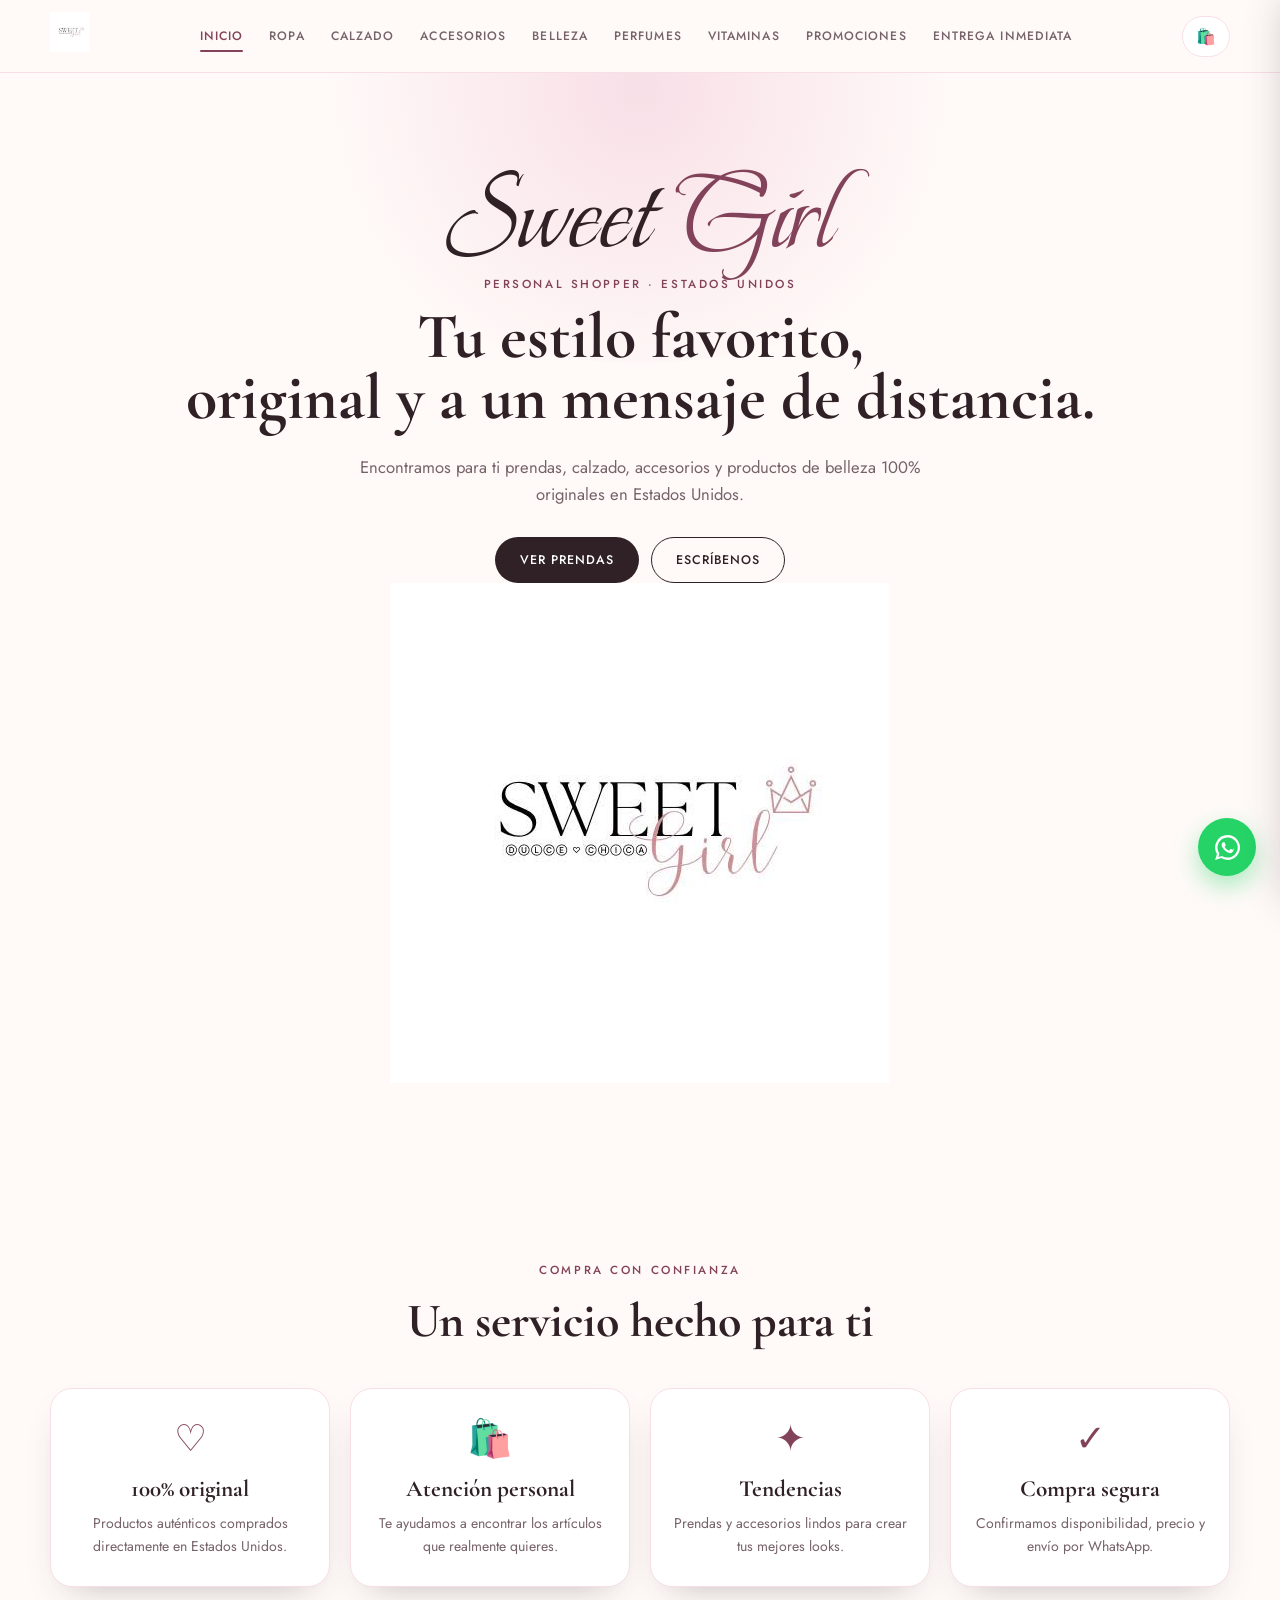
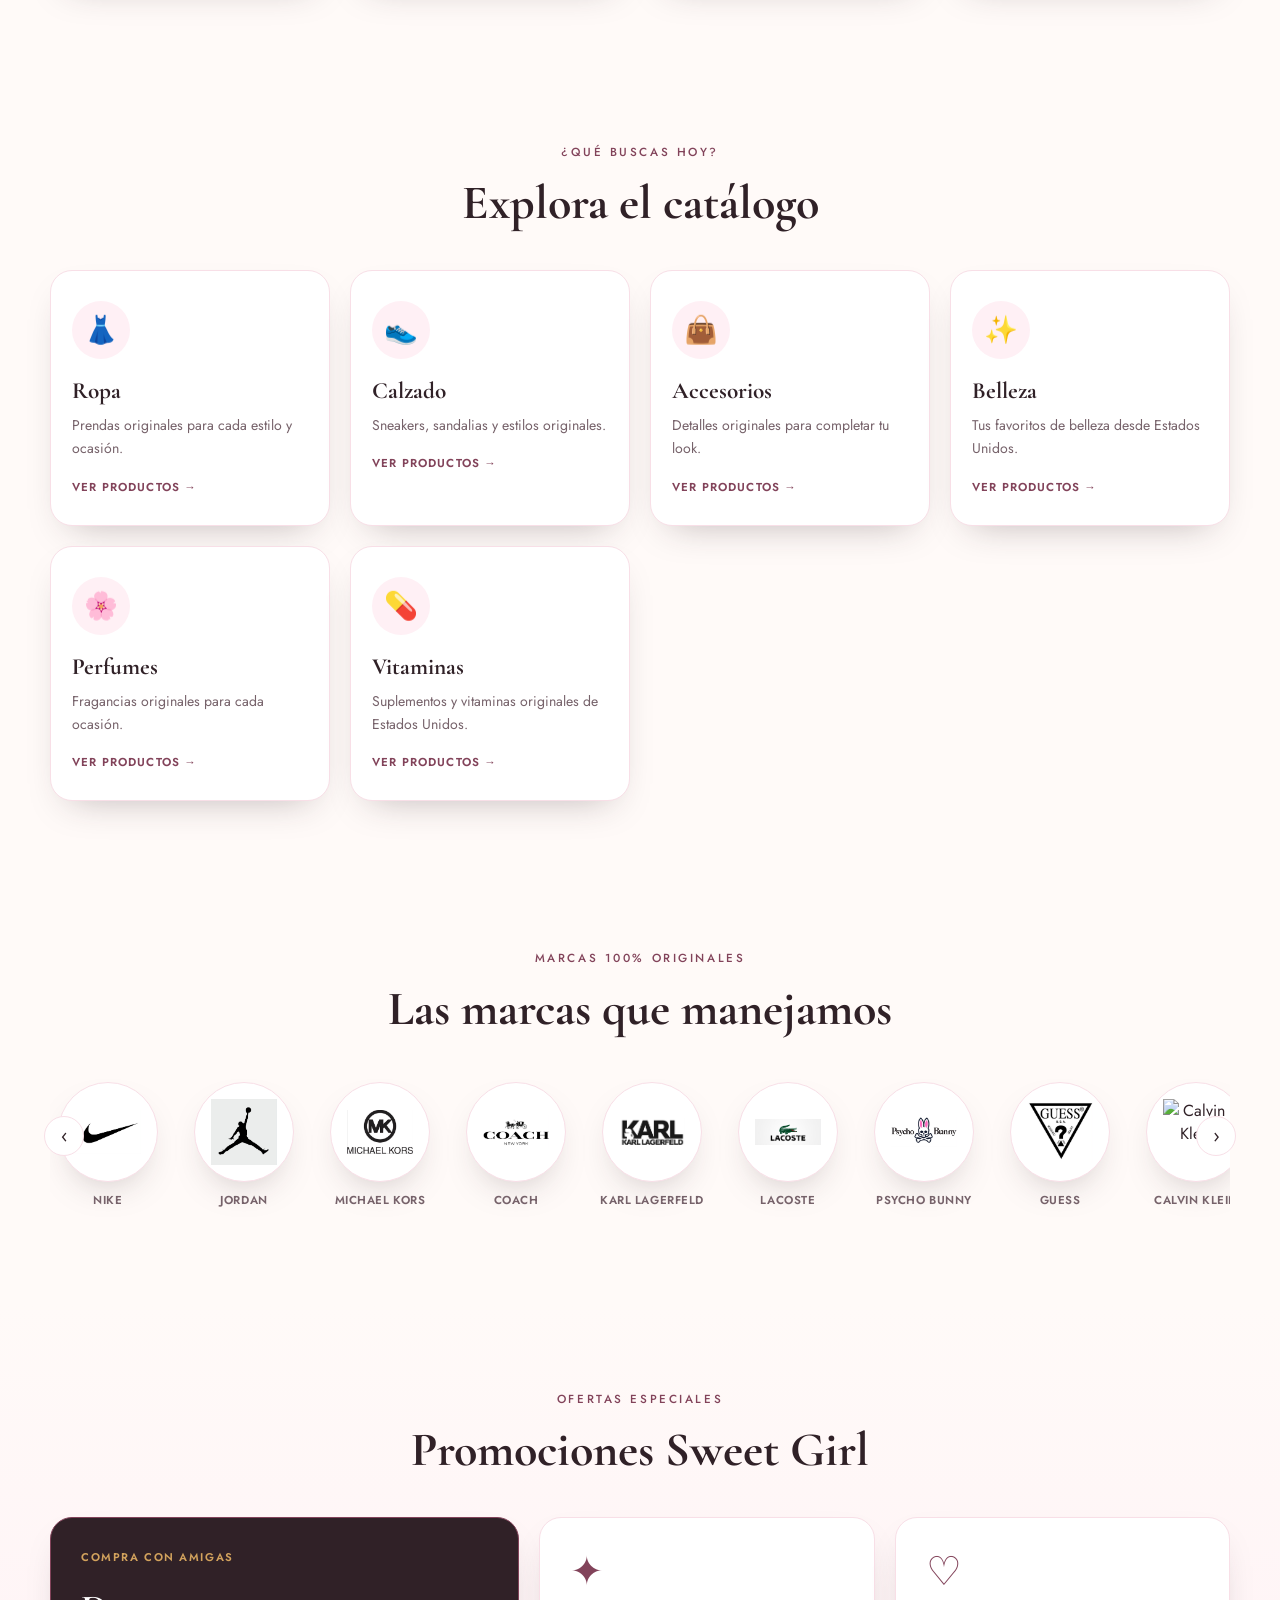
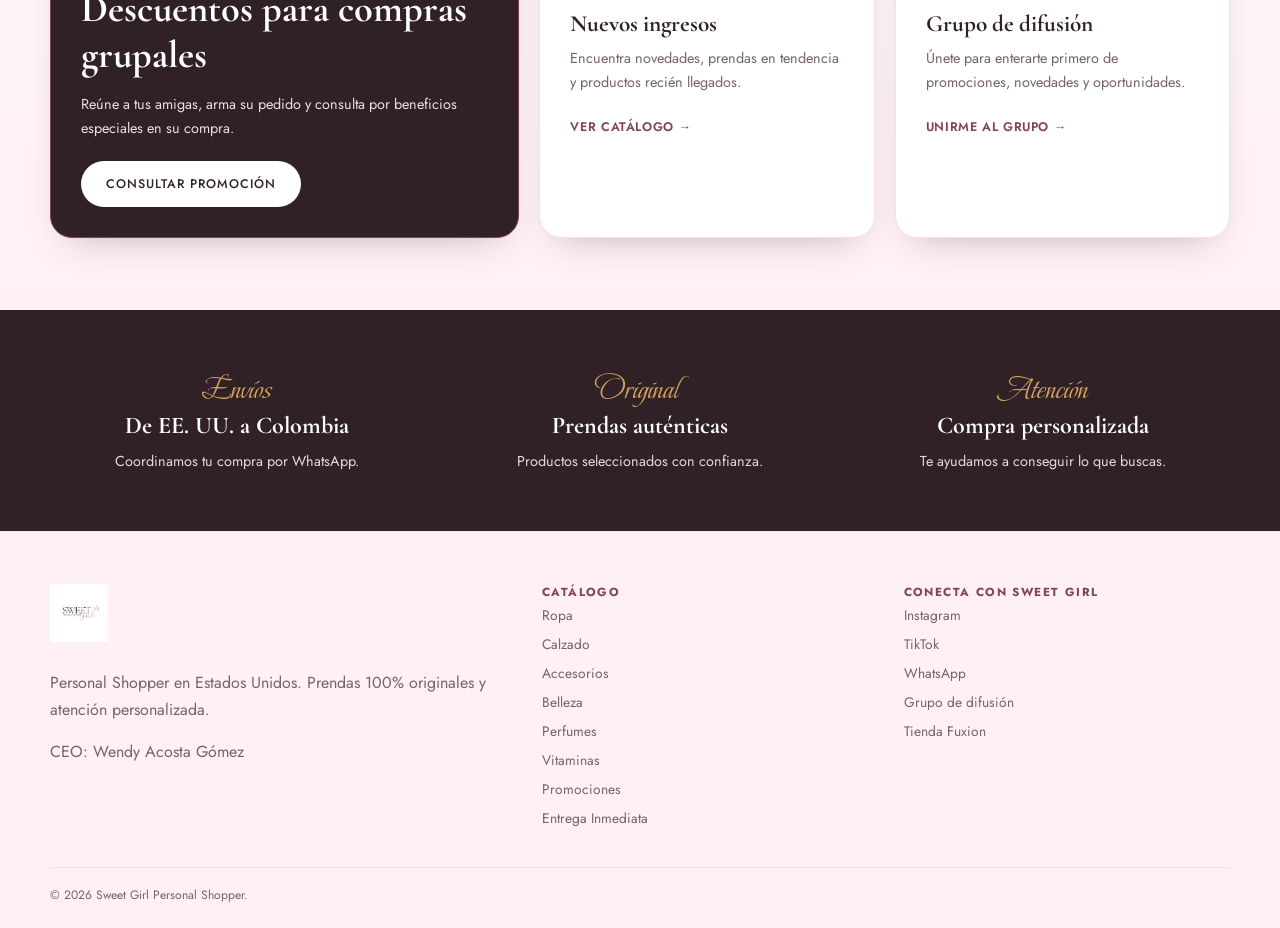
==== index.html @ 017d838d "Update index.html" ====
<!doctype html>
<html lang="es">
  <head>
    <meta charset="UTF-8" />
    <meta name="viewport" content="width=device-width, initial-scale=1.0" />
    <title>Sweet Girl | Personal Shopper</title>
    <meta
      name="description"
      content="Prendas 100% originales desde Estados Unidos para Colombia."
    />
    <meta property="og:type" content="website" />
    <meta property="og:title" content="Sweet Girl | Personal Shopper" />
    <meta
      property="og:description"
      content="Prendas 100% originales desde Estados Unidos para Colombia."
    />
    <meta property="og:image" content="multimedia/logo.jpg" />
    <meta name="twitter:card" content="summary_large_image" />
    <meta name="twitter:title" content="Sweet Girl | Personal Shopper" />
    <meta
      name="twitter:description"
      content="Prendas 100% originales desde Estados Unidos para Colombia."
    />
    <link rel="stylesheet" href="styles.css" />
  </head>

  <body>
    <header class="site-header">
      <div class="header-accent"></div>
      <div class="nav-wrap">
        <a class="brand" href="index.html">
          <img src="multimedia/logo.jpg" alt="Sweet Girl" class="brand-logo" />
        </a>

        <button class="menu-toggle" id="menuToggle" aria-label="Abrir menú">
          <span></span>
        </button>

        <nav class="main-nav">
          <a class="active" href="index.html">Inicio</a>
          <a href="ropa.html">Ropa</a>
          <a href="calzado.html">Calzado</a>
          <a href="accesorios.html">Accesorios</a>
          <a href="belleza.html">Belleza</a>
          <a href="perfumes.html">Perfumes</a>
          <a href="vitaminas.html">Vitaminas</a>
          <a href="promociones.html">Promociones</a>
          <a href="entrega-inmediata.html">Entrega Inmediata</a>
        </nav>

        <button class="icon-btn" data-cart-toggle aria-label="Ver carrito">
          🛍️ <span class="cart-count">0</span>
        </button>
      </div>
    </header>

    <main>
      <section class="hero">
        <div class="container">
          <p class="sweet-mark">Sweet <span>Girl</span></p>
          <p class="tagline">Personal Shopper · Estados Unidos</p>

          <h1>
            Tu estilo favorito,<br />original y a un mensaje de distancia.
          </h1>

          <p class="lead">
            Encontramos para ti prendas, calzado, accesorios y productos de
            belleza 100% originales en Estados Unidos.
          </p>

          <div class="hero-actions">
            <a class="btn btn-primary" href="ropa.html">Ver prendas</a>
            <a
              class="btn btn-outline"
              href="https://api.whatsapp.com/send?phone=16465381517"
              target="_blank"
            >
              Escríbenos
            </a>
          </div>

          <div class="hero-badge">
            <div class="hero-badge-glow"></div>
            <div class="hero-badge-ring">
              <img src="multimedia/logo.jpg" alt="Sweet Girl" />
            </div>
          </div>
        </div>
      </section>

      <section class="trust-section">
        <div class="container">
          <div class="section-head">
            <p class="eyebrow">Compra con confianza</p>
            <h2>Un servicio hecho para ti</h2>
          </div>

          <div class="trust-grid">
            <article class="trust-card">
              <span>♡</span>
              <h3>100% original</h3>
              <p>
                Productos auténticos comprados directamente en Estados Unidos.
              </p>
            </article>

            <article class="trust-card">
              <span>🛍️</span>
              <h3>Atención personal</h3>
              <p>
                Te ayudamos a encontrar los artículos que realmente quieres.
              </p>
            </article>

            <article class="trust-card">
              <span>✦</span>
              <h3>Tendencias</h3>
              <p>Prendas y accesorios lindos para crear tus mejores looks.</p>
            </article>

            <article class="trust-card">
              <span>✓</span>
              <h3>Compra segura</h3>
              <p>Confirmamos disponibilidad, precio y envío por WhatsApp.</p>
            </article>
          </div>
        </div>
      </section>

      <section class="categories">
        <div class="container">
          <div class="section-head">
            <p class="eyebrow">¿Qué buscas hoy?</p>
            <h2>Explora el catálogo</h2>
          </div>

          <div class="cat-grid">
            <a class="cat-card" href="ropa.html">
              <div class="cat-icon">👗</div>
              <h3>Ropa</h3>
              <p>Prendas originales para cada estilo y ocasión.</p>
              <span>Ver productos →</span>
            </a>

            <a class="cat-card" href="calzado.html">
              <div class="cat-icon">👟</div>
              <h3>Calzado</h3>
              <p>Sneakers, sandalias y estilos originales.</p>
              <span>Ver productos →</span>
            </a>

            <a class="cat-card" href="accesorios.html">
              <div class="cat-icon">👜</div>
              <h3>Accesorios</h3>
              <p>Detalles originales para completar tu look.</p>
              <span>Ver productos →</span>
            </a>

            <a class="cat-card" href="belleza.html">
              <div class="cat-icon">✨</div>
              <h3>Belleza</h3>
              <p>Tus favoritos de belleza desde Estados Unidos.</p>
              <span>Ver productos →</span>
            </a>

            <a class="cat-card" href="perfumes.html">
              <div class="cat-icon">🌸</div>
              <h3>Perfumes</h3>
              <p>Fragancias originales para cada ocasión.</p>
              <span>Ver productos →</span>
            </a>

            <a class="cat-card" href="vitaminas.html">
              <div class="cat-icon">💊</div>
              <h3>Vitaminas</h3>
              <p>Suplementos y vitaminas originales de Estados Unidos.</p>
              <span>Ver productos →</span>
            </a>
          </div>
        </div>
      </section>

      <section class="brands-section">
        <div class="container">
          <div class="section-head">
            <p class="eyebrow">Marcas 100% originales</p>
            <h2>Las marcas que manejamos</h2>
          </div>

          <div class="brands-carousel">
            <button
              type="button"
              class="brands-arrow prev"
              aria-label="Ver marcas anteriores"
              onclick="document.getElementById('brandsTrack').scrollBy({left:-260,behavior:'smooth'})"
            >
              ‹
            </button>

            <div class="brands-track" id="brandsTrack">
              <a
                class="brand-item"
                href="https://www.nike.com"
                target="_blank"
                rel="noopener noreferrer"
              >
                <div class="brand-avatar">
                  <img src="multimedia/logos_marcas/nike.jpg" alt="Nike" loading="lazy" />
                </div>
                <span class="brand-name">Nike</span>
              </a>

              <a
                class="brand-item"
                href="https://www.nike.com/jordan"
                target="_blank"
                rel="noopener noreferrer"
              >
                <div class="brand-avatar">
                  <img src="multimedia/logos_marcas/jordan.jpg" alt="Jordan" loading="lazy" />
                </div>
                <span class="brand-name">Jordan</span>
              </a>

              <a
                class="brand-item"
                href="https://www.michaelkors.com"
                target="_blank"
                rel="noopener noreferrer"
              >
                <div class="brand-avatar">
                  <img src="multimedia/logos_marcas/michael-kors.jpg" alt="Michael Kors" loading="lazy" />
                </div>
                <span class="brand-name">Michael Kors</span>
              </a>

              <a
                class="brand-item"
                href="https://www.coach.com"
                target="_blank"
                rel="noopener noreferrer"
              >
                <div class="brand-avatar">
                  <img src="multimedia/logos_marcas/coach.jpg" alt="Coach" loading="lazy" />
                </div>
                <span class="brand-name">Coach</span>
              </a>

              <a
                class="brand-item"
                href="https://www.karl.com"
                target="_blank"
                rel="noopener noreferrer"
              >
                <div class="brand-avatar">
                  <img src="multimedia/logos_marcas/karl-lagerfeld.jpg" alt="Karl Lagerfeld" loading="lazy" />
                </div>
                <span class="brand-name">Karl Lagerfeld</span>
              </a>

              <a
                class="brand-item"
                href="https://www.lacoste.com"
                target="_blank"
                rel="noopener noreferrer"
              >
                <div class="brand-avatar">
                  <img src="multimedia/logos_marcas/lacoste.jpg" alt="Lacoste" loading="lazy" />
                </div>
                <span class="brand-name">Lacoste</span>
              </a>

              <a
                class="brand-item"
                href="https://www.psychobunny.com"
                target="_blank"
                rel="noopener noreferrer"
              >
                <div class="brand-avatar">
                  <img src="multimedia/logos_marcas/psycho-bunny.jpg" alt="Psycho Bunny" loading="lazy" />
                </div>
                <span class="brand-name">Psycho Bunny</span>
              </a>

              <a
                class="brand-item"
                href="https://www.guess.com"
                target="_blank"
                rel="noopener noreferrer"
              >
                <div class="brand-avatar">
                  <img src="multimedia/logos_marcas/guess.jpg" alt="Guess" loading="lazy" />
                </div>
                <span class="brand-name">Guess</span>
              </a>

              <a
                class="brand-item"
                href="https://www.calvinklein.us"
                target="_blank"
                rel="noopener noreferrer"
              >
                <div class="brand-avatar">
                  <img src="multimedia/logos_marcas/calvin-klein.jpg" alt="Calvin Klein" loading="lazy" />
                </div>
                <span class="brand-name">Calvin Klein</span>
              </a>

              <a
                class="brand-item"
                href="https://www.armani.com/en-us/armani-exchange/"
                target="_blank"
                rel="noopener noreferrer"
              >
                <div class="brand-avatar">
                  <img src="multimedia/logos_marcas/armani-exchange.jpg" alt="Armani Exchange" loading="lazy" />
                </div>
                <span class="brand-name">Armani Exchange</span>
              </a>

              <a
                class="brand-item"
                href="https://www.hugoboss.com/us/boss/"
                target="_blank"
                rel="noopener noreferrer"
              >
                <div class="brand-avatar">
                  <img src="multimedia/logos_marcas/boss.jpg" alt="Boss" loading="lazy" />
                </div>
                <span class="brand-name">Boss</span>
              </a>

              <a
                class="brand-item"
                href="https://www.hugoboss.com/us/hugo/"
                target="_blank"
                rel="noopener noreferrer"
              >
                <div class="brand-avatar">
                  <img src="multimedia/logos_marcas/hugo.jpg" alt="Hugo" loading="lazy" />
                </div>
                <span class="brand-name">Hugo</span>
              </a>

              <a
                class="brand-item"
                href="https://www.technomarine.com"
                target="_blank"
                rel="noopener noreferrer"
              >
                <div class="brand-avatar">
                  <img src="multimedia/logos_marcas/techno-marine.jpg" alt="TechnoMarine" loading="lazy" />
                </div>
                <span class="brand-name">TechnoMarine</span>
              </a>

              <a
                class="brand-item"
                href="https://www.victoriassecret.com"
                target="_blank"
                rel="noopener noreferrer"
              >
                <div class="brand-avatar">
                  <img src="multimedia/logos_marcas/victorias-secret.jpg" alt="Victoria's Secret" loading="lazy" />
                </div>
                <span class="brand-name">Victoria's Secret</span>
              </a>

              <a
                class="brand-item"
                href="https://www.victoriassecret.com/us/pink"
                target="_blank"
                rel="noopener noreferrer"
              >
                <div class="brand-avatar">
                  <img src="multimedia/logos_marcas/pink.jpg" alt="Pink" loading="lazy" />
                </div>
                <span class="brand-name">Pink</span>
              </a>

              <a
                class="brand-item"
                href="https://www.sephora.com"
                target="_blank"
                rel="noopener noreferrer"
              >
                <div class="brand-avatar">
                  <img src="multimedia/logos_marcas/sephora.jpg" alt="Sephora" loading="lazy" />
                </div>
                <span class="brand-name">Sephora</span>
              </a>

              <a
                class="brand-item"
                href="https://www.eosproducts.com"
                target="_blank"
                rel="noopener noreferrer"
              >
                <div class="brand-avatar">
                  <img src="multimedia/logos_marcas/eos.jpg" alt="eos" loading="lazy" />
                </div>
                <span class="brand-name">eos</span>
              </a>

              <a
                class="brand-item"
                href="https://medicube.us"
                target="_blank"
                rel="noopener noreferrer"
              >
                <div class="brand-avatar">
                  <img src="multimedia/logos_marcas/medicube.jpg" alt="Medicube" loading="lazy" />
                </div>
                <span class="brand-name">Medicube</span>
              </a>
            </div>

            <button
              type="button"
              class="brands-arrow next"
              aria-label="Ver más marcas"
              onclick="document.getElementById('brandsTrack').scrollBy({left:260,behavior:'smooth'})"
            >
              ›
            </button>
          </div>
        </div>
      </section>

      <section class="promotions">
        <div class="container">
          <div class="section-head">
            <p class="eyebrow">Ofertas especiales</p>
            <h2>Promociones Sweet Girl</h2>
          </div>

          <div class="promo-grid">
            <article class="promo-card promo-main">
              <p class="promo-label">Compra con amigas</p>
              <h3>Descuentos para compras grupales</h3>
              <p>
                Reúne a tus amigas, arma su pedido y consulta por beneficios
                especiales en su compra.
              </p>
              <a
                class="btn btn-primary"
                href="https://api.whatsapp.com/send?phone=16465381517&text=Hola%20Sweet%20Girl%2C%20quiero%20consultar%20por%20las%20promociones%20para%20compras%20grupales."
                target="_blank"
              >
                Consultar promoción
              </a>
            </article>

            <article class="promo-card">
              <span class="promo-icon">✦</span>
              <h3>Nuevos ingresos</h3>
              <p>
                Encuentra novedades, prendas en tendencia y productos recién
                llegados.
              </p>
              <a href="ropa.html">Ver catálogo →</a>
            </article>

            <article class="promo-card">
              <span class="promo-icon">♡</span>
              <h3>Grupo de difusión</h3>
              <p>
                Únete para enterarte primero de promociones, novedades y
                oportunidades.
              </p>
              <a
                href="https://chat.whatsapp.com/DDuREfy2GuFCr1NuCn5FSW?mode=gi_t"
                target="_blank"
              >
                Unirme al grupo →
              </a>
            </article>
          </div>
        </div>
      </section>

      <section class="info-strip">
        <div class="container info-grid">
          <article class="info-item">
            <span>Envíos</span>
            <h3>De EE. UU. a Colombia</h3>
            <p>Coordinamos tu compra por WhatsApp.</p>
          </article>

          <article class="info-item">
            <span>Original</span>
            <h3>Prendas auténticas</h3>
            <p>Productos seleccionados con confianza.</p>
          </article>

          <article class="info-item">
            <span>Atención</span>
            <h3>Compra personalizada</h3>
            <p>Te ayudamos a conseguir lo que buscas.</p>
          </article>
        </div>
      </section>
    </main>

    <footer class="site-footer">
      <div class="container footer-grid">
        <section>
          <img
            src="multimedia/logo.jpg"
            alt="Sweet Girl"
            class="brand-logo footer-brand-logo"
          />
          <p>
            Personal Shopper en Estados Unidos. Prendas 100% originales y
            atención personalizada.
          </p>
          <p>CEO: Wendy Acosta Gómez</p>
        </section>

        <section>
          <h4>Catálogo</h4>
          <a href="ropa.html">Ropa</a>
          <a href="calzado.html">Calzado</a>
          <a href="accesorios.html">Accesorios</a>
          <a href="belleza.html">Belleza</a>
          <a href="perfumes.html">Perfumes</a>
          <a href="vitaminas.html">Vitaminas</a>
          <a href="promociones.html">Promociones</a>
          <a href="entrega-inmediata.html">Entrega Inmediata</a>
        </section>

        <section>
          <h4>Conecta con Sweet Girl</h4>
          <a
            href="https://www.instagram.com/sg_personalshopper1"
            target="_blank"
            >Instagram</a
          >
          <a href="https://www.tiktok.com/@sgb_1112" target="_blank">TikTok</a>
          <a
            href="https://api.whatsapp.com/send?phone=16465381517"
            target="_blank"
            >WhatsApp</a
          >
          <a
            href="https://chat.whatsapp.com/DDuREfy2GuFCr1NuCn5FSW?mode=gi_t"
            target="_blank"
            >Grupo de difusión</a
          >
          <a href="http://ifuxion.com/Wendyacostagomez11" target="_blank"
            >Tienda Fuxion</a
          >
        </section>
      </div>

      <div class="container footer-bottom">
        © 2026 Sweet Girl Personal Shopper.
      </div>
    </footer>

    <script src="products.js"></script>
    <script src="cart.js"></script>
  </body>
</html>
---- styles.css ----
@import url("https://fonts.googleapis.com/css2?family=Beau+Rivage&family=Cormorant+Garamond:wght@500;600&family=Jost:wght@300;400;500;600&display=swap");

:root {
  --cream: #fffaf8;
  --blush: #f8dfe7;
  --blush-soft: #fff0f5;
  --rose: #df98ad;
  --mauve-dark: #82435a;
  --ink: #302127;
  --ink-soft: #76626a;
  --gold: #d3a35d;
  --white: #fff;
  --display: "Cormorant Garamond", serif;
  --script: "Beau Rivage", cursive;
  --body: "Jost", sans-serif;
  --radius: 22px;
  --shadow: 0 16px 38px -20px rgba(48, 33, 39, 0.35);
}

* {
  box-sizing: border-box;
}
html {
  scroll-behavior: smooth;
}
body {
  margin: 0;
  background: var(--cream);
  color: var(--ink);
  font-family: var(--body);
}
a {
  color: inherit;
  text-decoration: none;
}
button,
input,
select {
  font: inherit;
}
button {
  cursor: pointer;
}
p {
  color: var(--ink-soft);
  line-height: 1.65;
}
h1,
h2,
h3,
h4 {
  margin: 0 0 0.4em;
  font-family: var(--display);
}
.container {
  width: min(1180px, calc(100% - 48px));
  margin: auto;
}

.site-header {
  position: sticky;
  top: 0;
  z-index: 40;
  border-bottom: 1px solid var(--blush);
  background: rgba(255, 250, 248, 0.92);
  backdrop-filter: blur(12px);
}

.nav-wrap {
  display: flex;
  align-items: center;
  justify-content: space-between;
  gap: 20px;
  width: min(1180px, calc(100% - 48px));
  min-height: 72px;
  margin: auto;
}

.brand {
  flex-shrink: 0;
  color: var(--ink);
  font-family: var(--script);
  font-size: 2.15rem;
  line-height: 1;
}

.brand-logo {
  height: 40px;
  width: auto;
}
.footer-brand-logo {
  height: 58px;
  margin-bottom: 6px;
}
.cart-empty-logo {
  height: 70px;
  width: auto;
  margin: 0 auto 12px;
}

.brand span,
.sweet-mark span {
  color: var(--mauve-dark);
}

.brand span,
.sweet-mark span {
  color: var(--mauve-dark);
}

.main-nav {
  display: flex;
  align-items: center;
  gap: 26px;
}

.main-nav a {
  position: relative;
  padding: 8px 0;
  color: var(--ink-soft);
  font-size: 0.76rem;
  font-weight: 500;
  letter-spacing: 0.09em;
  text-transform: uppercase;
}

.main-nav a:hover,
.main-nav a.active {
  color: var(--mauve-dark);
}

.main-nav a.active::after {
  position: absolute;
  right: 0;
  bottom: 1px;
  left: 0;
  height: 2px;
  border-radius: 4px;
  background: var(--mauve-dark);
  content: "";
}

.icon-btn {
  position: relative;
  border: 1px solid var(--blush);
  border-radius: 999px;
  background: var(--white);
  padding: 8px 13px;
  color: var(--ink);
}

.cart-count {
  display: none;
  align-items: center;
  justify-content: center;
  position: absolute;
  top: -8px;
  right: -8px;
  width: 20px;
  height: 20px;
  border-radius: 50%;
  background: var(--mauve-dark);
  color: white;
  font-size: 0.68rem;
}

.menu-toggle {
  display: none;
  width: 42px;
  height: 42px;
  border: 0;
  background: transparent;
}

.menu-toggle span,
.menu-toggle span::before,
.menu-toggle span::after {
  display: block;
  position: relative;
  width: 22px;
  height: 2px;
  margin: auto;
  background: var(--ink);
  content: "";
}

.menu-toggle span::before {
  position: absolute;
  top: -7px;
}
.menu-toggle span::after {
  position: absolute;
  top: 7px;
}

.btn {
  display: inline-flex;
  align-items: center;
  justify-content: center;
  min-height: 46px;
  border: 1px solid transparent;
  border-radius: 999px;
  padding: 11px 24px;
  font-size: 0.78rem;
  font-weight: 500;
  letter-spacing: 0.08em;
  text-transform: uppercase;
  transition: 0.2s ease;
}

.btn-primary {
  background: var(--ink);
  color: white;
}
.btn-primary:hover {
  background: var(--mauve-dark);
  transform: translateY(-2px);
}
.btn-outline {
  border-color: var(--ink);
  background: transparent;
  color: var(--ink);
}
.btn-outline:hover {
  background: var(--ink);
  color: white;
}
.btn-wa {
  border: 0;
  background: #25d366;
  color: #083b1b;
}
.btn-block {
  width: 100%;
}

.hero {
  position: relative;
  overflow: hidden;
  padding: 100px 0 88px;
  text-align: center;
}

.hero::before {
  position: absolute;
  top: -260px;
  left: 50%;
  width: 760px;
  height: 550px;
  border-radius: 50%;
  background: radial-gradient(circle, var(--blush), transparent 68%);
  content: "";
  transform: translateX(-50%);
  z-index: -1;
}

.sweet-mark {
  margin: 0 0 12px;
  color: var(--ink);
  font-family: var(--script);
  font-size: clamp(4.2rem, 10vw, 7rem);
  line-height: 0.8;
}

.tagline,
.eyebrow {
  color: var(--mauve-dark);
  font-size: 0.73rem;
  font-weight: 500;
  letter-spacing: 0.22em;
  text-transform: uppercase;
}

.hero h1 {
  font-size: clamp(2.5rem, 5vw, 4rem);
  line-height: 0.96;
}
.lead {
  max-width: 590px;
  margin: 18px auto 28px;
  font-size: 1.04rem;
}
.hero-actions {
  display: flex;
  justify-content: center;
  gap: 12px;
  flex-wrap: wrap;
}

.trust-section,
.categories,
.promotions {
  padding: 72px 0;
}

.section-head {
  max-width: 600px;
  margin: 0 auto 38px;
  text-align: center;
}
.section-head h2 {
  font-size: clamp(2rem, 4vw, 3rem);
}

.trust-grid,
.cat-grid {
  display: grid;
  grid-template-columns: repeat(4, 1fr);
  gap: 20px;
}

.trust-card,
.cat-card,
.promo-card {
  border: 1px solid var(--blush);
  border-radius: var(--radius);
  background: var(--white);
  box-shadow: var(--shadow);
}

.trust-card {
  padding: 28px 20px;
  text-align: center;
}
.trust-card > span {
  display: block;
  margin-bottom: 13px;
  color: var(--mauve-dark);
  font-family: var(--display);
  font-size: 2.3rem;
}
.trust-card h3,
.cat-card h3,
.promo-card h3 {
  font-size: 1.45rem;
}
.trust-card p,
.cat-card p {
  margin: 0;
  font-size: 0.88rem;
}

.cat-card {
  padding: 30px 21px;
  transition:
    transform 0.2s,
    box-shadow 0.2s;
}
.cat-card:hover {
  box-shadow: 0 20px 35px -20px rgba(48, 33, 39, 0.48);
  transform: translateY(-6px);
}

.cat-icon {
  display: grid;
  width: 58px;
  height: 58px;
  place-items: center;
  margin-bottom: 18px;
  border-radius: 50%;
  background: var(--blush-soft);
  font-size: 1.7rem;
}

.cat-card > span {
  display: block;
  margin-top: 18px;
  color: var(--mauve-dark);
  font-size: 0.72rem;
  font-weight: 600;
  letter-spacing: 0.1em;
  text-transform: uppercase;
}

/* Promociones */

.promotions {
  background: linear-gradient(180deg, var(--cream), var(--blush-soft));
}

.promo-grid {
  display: grid;
  grid-template-columns: 1.4fr 1fr 1fr;
  gap: 20px;
}

.promo-card {
  padding: 30px;
}

.promo-card p {
  margin: 0 0 20px;
  font-size: 0.9rem;
}

.promo-card > a:not(.btn) {
  color: var(--mauve-dark);
  font-size: 0.78rem;
  font-weight: 600;
  letter-spacing: 0.05em;
  text-transform: uppercase;
}

.promo-main {
  border-color: var(--mauve-dark);
  background: var(--ink);
}

.promo-main h3 {
  color: white;
  font-size: clamp(1.8rem, 3vw, 2.4rem);
}
.promo-main p {
  color: #f2dce4;
}
.promo-main .btn {
  background: var(--white);
  color: var(--ink);
}
.promo-main .btn:hover {
  background: var(--blush);
}

.promo-label {
  color: var(--gold) !important;
  font-size: 0.7rem !important;
  font-weight: 600;
  letter-spacing: 0.14em;
  text-transform: uppercase;
}

.promo-icon {
  display: block;
  margin-bottom: 14px;
  color: var(--mauve-dark);
  font-family: var(--display);
  font-size: 2.5rem;
}

.info-strip {
  background: var(--ink);
  padding: 58px 0;
}
.info-grid {
  display: grid;
  grid-template-columns: repeat(3, 1fr);
  gap: 28px;
}
.info-item {
  text-align: center;
}
.info-item > span {
  color: var(--gold);
  font-family: var(--script);
  font-size: 2rem;
}
.info-item h3 {
  color: white;
  font-size: 1.5rem;
}
.info-item p {
  margin: 0;
  color: #e3dadd;
  font-size: 0.9rem;
}

.page-hero {
  padding: 72px 0 24px;
  text-align: center;
}
.page-hero h1 {
  font-size: clamp(2.5rem, 5vw, 3.8rem);
}
.page-hero p:not(.eyebrow) {
  max-width: 560px;
  margin: 8px auto 0;
}
.product-section {
  min-height: 420px;
  padding: 28px 0 90px;
}

.search-sort-row {
  display: flex;
  gap: 12px;
  max-width: 650px;
  margin: 0 auto 30px;
}

.search-sort-row input,
.search-sort-row select {
  min-height: 46px;
  border: 1px solid var(--blush);
  border-radius: 999px;
  outline: none;
  background: var(--white);
  color: var(--ink);
}

.search-sort-row input {
  flex: 1;
  padding: 0 18px;
}
.search-sort-row select {
  padding: 0 16px;
}
.search-sort-row input:focus,
.search-sort-row select:focus {
  border-color: var(--mauve-dark);
}
.search-sort-row #refreshBtn {
  flex-shrink: 0;
  min-height: 46px;
  padding: 0 20px;
}
.search-sort-row #refreshBtn:disabled {
  opacity: 0.6;
  cursor: not-allowed;
}

.product-count {
  max-width: 650px;
  margin: -14px auto 20px;
  color: var(--ink-soft);
  font-size: 0.78rem;
  letter-spacing: 0.04em;
  text-align: center;
}

.product-grid {
  display: grid;
  grid-template-columns: repeat(3, 1fr);
  gap: 24px;
}

.product-card {
  overflow: hidden;
  border: 1px solid var(--blush);
  border-radius: var(--radius);
  background: var(--white);
  box-shadow: var(--shadow);
}

.product-media {
  position: relative;
  display: grid;
  aspect-ratio: 1 / 1;
  place-items: center;
  overflow: hidden;
  background: var(--blush-soft);
}

.product-media img {
  width: 100%;
  height: 100%;
  object-fit: cover;
}
.product-media .initial {
  color: var(--mauve-dark);
  font-family: var(--script);
  font-size: 4rem;
}

.stock-badge {
  position: absolute;
  top: 12px;
  right: 12px;
  border-radius: 999px;
  background: var(--ink);
  padding: 5px 10px;
  color: white;
  font-size: 0.62rem;
  letter-spacing: 0.08em;
  text-transform: uppercase;
}

.product-body {
  padding: 19px;
}
.product-body h3 {
  font-size: 1.5rem;
}
.product-body .desc {
  min-height: 46px;
  margin: 0 0 16px;
  font-size: 0.87rem;
}
.product-foot {
  display: flex;
  align-items: center;
  justify-content: space-between;
  gap: 8px;
}
.price {
  font-family: var(--display);
  font-size: 1.5rem;
  font-weight: 600;
}

.add-btn {
  border: 1px solid var(--ink);
  border-radius: 999px;
  background: transparent;
  padding: 9px 13px;
  color: var(--ink);
  font-size: 0.69rem;
  font-weight: 600;
  letter-spacing: 0.07em;
  text-transform: uppercase;
}

.add-btn:hover,
.add-btn.added {
  border-color: var(--mauve-dark);
  background: var(--mauve-dark);
  color: white;
}
.add-btn:disabled {
  opacity: 0.45;
  cursor: not-allowed;
}

.size-select {
  width: 100%;
  margin: 0 0 12px;
  border: 1px solid var(--blush);
  border-radius: 8px;
  background: white;
  padding: 9px;
  color: var(--ink);
}

.empty-message {
  grid-column: 1 / -1;
  padding: 60px 0;
  text-align: center;
}
.empty-message .btn {
  margin-top: 18px;
}

.skeleton-card {
  pointer-events: none;
}
.skeleton-block,
.skeleton-line {
  background: linear-gradient(
    90deg,
    var(--blush-soft) 25%,
    var(--blush) 37%,
    var(--blush-soft) 63%
  );
  background-size: 400% 100%;
  animation: skeleton-pulse 1.4s ease infinite;
}
.skeleton-line {
  height: 14px;
  border-radius: 999px;
}
.skeleton-line-title {
  width: 70%;
  height: 20px;
  margin-bottom: 12px;
}
.skeleton-line-text {
  width: 90%;
}
@keyframes skeleton-pulse {
  0% {
    background-position: 100% 50%;
  }
  100% {
    background-position: 0 50%;
  }
}
@media (prefers-reduced-motion: reduce) {
  .skeleton-block,
  .skeleton-line {
    animation: none;
  }
}

.price-wrap {
  display: flex;
  flex-direction: column;
  line-height: 1.2;
}
.price-original {
  color: var(--ink-soft);
  font-size: 0.85rem;
  text-decoration: line-through;
}

.cart-overlay {
  position: fixed;
  inset: 0;
  z-index: 60;
  background: rgba(48, 33, 39, 0.45);
  opacity: 0;
  pointer-events: none;
  transition: opacity 0.25s;
}

.cart-overlay.open {
  opacity: 1;
  pointer-events: auto;
}

.cart-drawer {
  position: fixed;
  top: 0;
  right: 0;
  z-index: 61;
  display: flex;
  flex-direction: column;
  width: min(410px, 92vw);
  height: 100dvh;
  background: var(--cream);
  box-shadow: -18px 0 36px rgba(48, 33, 39, 0.22);
  transform: translateX(105%);
  transition: transform 0.28s;
}

.cart-drawer.open {
  transform: translateX(0);
}
.cart-head,
.cart-total-row {
  display: flex;
  align-items: center;
  justify-content: space-between;
}
.cart-head {
  padding: 22px;
  border-bottom: 1px solid var(--blush);
}
.cart-head h3 {
  margin: 0;
  font-size: 1.8rem;
}
.cart-close {
  border: 0;
  background: transparent;
  font-size: 1.8rem;
}
.cart-items {
  flex: 1;
  overflow-y: auto;
  padding: 8px 22px;
}
.cart-empty {
  padding: 60px 10px;
  text-align: center;
}
.cart-line {
  display: flex;
  gap: 12px;
  padding: 15px 0;
  border-bottom: 1px solid var(--blush);
}

.line-media {
  display: grid;
  flex: 0 0 58px;
  width: 58px;
  height: 58px;
  place-items: center;
  overflow: hidden;
  border-radius: 12px;
  background: var(--blush-soft);
  color: var(--mauve-dark);
  font-family: var(--script);
  font-size: 1.6rem;
}

.line-media img {
  width: 100%;
  height: 100%;
  object-fit: cover;
}
.line-info {
  flex: 1;
}
.line-info h5 {
  margin: 0;
  font-family: var(--display);
  font-size: 1.1rem;
}
.line-qty {
  display: flex;
  align-items: center;
  gap: 9px;
  margin-top: 7px;
}
.qty-btn {
  width: 24px;
  height: 24px;
  border: 1px solid var(--rose);
  border-radius: 50%;
  background: white;
}
.line-remove {
  margin-top: 6px;
  border: 0;
  background: transparent;
  padding: 0;
  color: var(--ink-soft);
  font-size: 0.72rem;
  text-decoration: underline;
}

.cart-foot {
  padding: 20px 22px 25px;
  border-top: 1px solid var(--blush);
}
.cart-total-row {
  margin-bottom: 14px;
  font-family: var(--display);
  font-size: 1.35rem;
  font-weight: 600;
}
.cart-note {
  margin: 11px 0 0;
  text-align: center;
  font-size: 0.73rem;
}

.cart-clear-btn {
  display: inline-flex;
  width: 100%;
  align-items: center;
  justify-content: center;
  margin-top: 10px;
  border: 0;
  background: transparent;
  padding: 4px;
  color: var(--ink-soft);
  font-size: 0.76rem;
  letter-spacing: 0.04em;
  text-decoration: underline;
  text-underline-offset: 3px;
}
.cart-clear-btn:hover {
  color: var(--mauve-dark);
}

.shipping-note {
  margin: 0 0 14px;
  border-radius: 14px;
  background: var(--blush-soft);
  padding: 10px 14px;
  color: var(--ink-soft);
  font-size: 0.74rem;
  line-height: 1.5;
  text-align: center;
}

/* Precio por línea con precio unitario opcional */
.line-price {
  display: flex;
  flex-direction: column;
  align-items: flex-end;
  gap: 2px;
  font-family: var(--display);
  font-weight: 600;
}
.line-price strong {
  font-size: 1.1rem;
}
.line-unit-price {
  color: var(--ink-soft);
  font-family: var(--body);
  font-size: 0.72rem;
  font-weight: 400;
}

/* Productos relacionados dentro del carrito */
.cart-related {
  padding: 0 22px;
}
.cart-related:empty {
  padding: 0;
}
.cart-related-title {
  margin: 6px 0 12px;
  color: var(--ink-soft);
  font-size: 0.74rem;
  font-weight: 600;
  letter-spacing: 0.06em;
  text-transform: uppercase;
}
.cart-related-grid {
  display: grid;
  grid-template-columns: repeat(3, 1fr);
  gap: 10px;
  margin-bottom: 18px;
}
.cart-related-item {
  display: flex;
  flex-direction: column;
  gap: 6px;
  border: 1px solid var(--blush);
  border-radius: 14px;
  background: var(--white);
  padding: 8px;
  text-align: center;
  transition: border-color 0.2s;
}
.cart-related-item:hover {
  border-color: var(--rose);
}
.cart-related-media {
  display: grid;
  aspect-ratio: 1 / 1;
  place-items: center;
  overflow: hidden;
  border-radius: 10px;
  background: var(--blush-soft);
  color: var(--mauve-dark);
  font-family: var(--script);
  font-size: 1.4rem;
}
.cart-related-media img {
  width: 100%;
  height: 100%;
  object-fit: cover;
}
.cart-related-name {
  overflow: hidden;
  color: var(--ink);
  font-size: 0.7rem;
  text-overflow: ellipsis;
  white-space: nowrap;
}
.cart-related-price {
  color: var(--mauve-dark);
  font-size: 0.72rem;
  font-weight: 600;
}

/* Toast "Producto eliminado · Deshacer" */
.cart-toast {
  position: fixed;
  bottom: 24px;
  left: 50%;
  z-index: 70;
  display: flex;
  align-items: center;
  gap: 14px;
  transform: translate(-50%, 20px);
  opacity: 0;
  pointer-events: none;
  transition:
    transform 0.25s ease,
    opacity 0.25s ease;
  border-radius: 999px;
  background: var(--ink);
  box-shadow: var(--shadow);
  padding: 12px 20px;
  color: white;
  font-size: 0.82rem;
}
.cart-toast.show {
  transform: translate(-50%, 0);
  opacity: 1;
  pointer-events: auto;
}
.cart-toast button {
  border: 0;
  background: transparent;
  padding: 0;
  color: var(--gold);
  font-weight: 600;
  text-decoration: underline;
  text-underline-offset: 3px;
}

/* Modal de confirmación (reemplaza window.confirm) */
.confirm-overlay {
  position: fixed;
  inset: 0;
  z-index: 80;
  display: grid;
  place-items: center;
  background: rgba(48, 33, 39, 0.5);
  padding: 20px;
}
.confirm-box {
  width: min(360px, 100%);
  border-radius: var(--radius);
  background: var(--cream);
  box-shadow: var(--shadow);
  padding: 26px 24px;
  text-align: center;
}
.confirm-box h4 {
  margin: 0 0 10px;
  font-size: 1.35rem;
}
.confirm-box p {
  margin: 0 0 22px;
  font-size: 0.88rem;
}
.confirm-actions {
  display: flex;
  gap: 10px;
}
.confirm-actions .btn {
  flex: 1;
  min-height: 44px;
  padding: 10px 12px;
  font-size: 0.72rem;
}

@media (max-width: 380px) {
  .cart-related-grid {
    grid-template-columns: repeat(2, 1fr);
  }
}

.fab-wa {
  position: fixed;
  right: 24px;
  bottom: 24px;
  z-index: 35;
  display: grid;
  width: 58px;
  height: 58px;
  place-items: center;
  border-radius: 50%;
  background: #25d366;
  box-shadow: 0 10px 24px rgba(37, 211, 102, 0.4);
  font-size: 1.75rem;
}

.fab-wa svg {
  width: 31px;
  height: 31px;
}

.site-footer {
  border-top: 1px solid var(--blush);
  background: var(--blush-soft);
  padding: 52px 0 24px;
}
.footer-grid {
  display: grid;
  grid-template-columns: 1.4fr 1fr 1fr;
  gap: 35px;
}
.footer-brand {
  margin: 0;
  font-size: 2.3rem;
}
.footer-grid h4 {
  color: var(--mauve-dark);
  font-family: var(--body);
  font-size: 0.73rem;
  letter-spacing: 0.12em;
  text-transform: uppercase;
}
.footer-grid a {
  display: block;
  margin: 0 0 9px;
  color: var(--ink-soft);
  font-size: 0.86rem;
}
.footer-grid a:hover {
  color: var(--mauve-dark);
}
.footer-bottom {
  margin-top: 30px;
  border-top: 1px solid var(--blush);
  padding-top: 18px;
  color: var(--ink-soft);
  font-size: 0.76rem;
}

@media (max-width: 900px) {
  .main-nav {
    position: fixed;
    top: 72px;
    right: 0;
    left: 0;
    display: none;
    flex-direction: column;
    align-items: stretch;
    gap: 0;
    border-bottom: 1px solid var(--blush);
    background: var(--cream);
  }

  .main-nav.open {
    display: flex;
  }
  .main-nav a {
    padding: 16px 28px;
    border-bottom: 1px solid var(--blush-soft);
  }
  .main-nav a.active::after {
    display: none;
  }
  .menu-toggle {
    display: block;
    margin-left: auto;
  }
  .trust-grid,
  .cat-grid,
  .product-grid {
    grid-template-columns: repeat(2, 1fr);
  }
  .promo-grid,
  .footer-grid,
  .info-grid {
    grid-template-columns: 1fr;
  }
}

@media (max-width: 560px) {
  .container,
  .nav-wrap {
    width: min(100% - 32px, 1180px);
  }
  .hero {
    padding: 78px 0 62px;
  }
  .trust-grid,
  .cat-grid,
  .product-grid {
    grid-template-columns: 1fr;
  }
  .search-sort-row,
  .product-foot {
    flex-direction: column;
  }
  .search-sort-row select,
  .search-sort-row #refreshBtn {
    min-height: 46px;
  }
}

/* ================================================
   Compartir producto + modal "ver en grande"
   ================================================ */

.sg-clickable-media {
  cursor: pointer;
}

.sg-share-btn {
  position: absolute;
  top: 10px;
  left: 10px;
  z-index: 3;
  display: grid;
  place-items: center;
  width: 34px;
  height: 34px;
  border: none;
  border-radius: 50%;
  background: rgba(255, 255, 255, 0.88);
  color: var(--ink);
  box-shadow: var(--shadow);
  transition:
    transform 0.18s ease,
    background 0.18s ease;
}
.sg-share-btn:hover {
  background: var(--white);
  transform: scale(1.08);
}
.sg-share-btn svg {
  width: 16px;
  height: 16px;
}

.sg-modal-overlay {
  position: fixed;
  inset: 0;
  z-index: 90;
  display: grid;
  place-items: center;
  background: rgba(48, 33, 39, 0.6);
  padding: 20px;
  opacity: 0;
  pointer-events: none;
  transition: opacity 0.22s ease;
}
.sg-modal-overlay.sg-modal-open {
  opacity: 1;
  pointer-events: auto;
}
body.sg-modal-locked {
  overflow: hidden;
}

.sg-modal {
  position: relative;
  width: min(880px, 100%);
  max-height: 88vh;
  overflow-y: auto;
  display: grid;
  grid-template-columns: 1fr;
  border-radius: var(--radius);
  background: var(--white);
  box-shadow: var(--shadow);
  transform: scale(0.96);
  transition: transform 0.22s ease;
}
.sg-modal-overlay.sg-modal-open .sg-modal {
  transform: scale(1);
}

@media (min-width: 720px) {
  .sg-modal {
    grid-template-columns: 1fr 1fr;
    max-height: 82vh;
  }
}

.sg-modal-close {
  position: absolute;
  top: 14px;
  right: 14px;
  z-index: 4;
  display: grid;
  place-items: center;
  width: 36px;
  height: 36px;
  border: none;
  border-radius: 50%;
  background: var(--white);
  box-shadow: var(--shadow);
  font-size: 1.1rem;
  line-height: 1;
  color: var(--ink);
}
.sg-modal-close:hover {
  background: var(--blush-soft);
}

.sg-modal-media {
  position: relative;
  display: grid;
  place-items: center;
  min-height: 280px;
  padding: 30px;
  background: var(--blush-soft);
}
.sg-modal-media img {
  max-width: 100%;
  max-height: 55vh;
  object-fit: contain;
  border-radius: 12px;
}
.sg-modal-media .sg-share-btn {
  top: 14px;
  left: 14px;
}

.sg-modal-body {
  padding: 30px 28px;
  display: flex;
  flex-direction: column;
  gap: 4px;
}
.sg-modal-body h3 {
  font-size: 1.7rem;
}
.sg-modal-body .desc {
  min-height: 0;
}
.sg-modal-body .product-foot {
  margin-top: 12px;
}

.sg-toast {
  position: fixed;
  left: 50%;
  bottom: 24px;
  z-index: 95;
  transform: translate(-50%, 16px);
  border-radius: 999px;
  background: var(--ink);
  box-shadow: var(--shadow);
  padding: 12px 20px;
  color: white;
  font-size: 0.82rem;
  opacity: 0;
  pointer-events: none;
  transition:
    transform 0.22s ease,
    opacity 0.22s ease;
}
.sg-toast.sg-toast-show {
  transform: translate(-50%, 0);
  opacity: 1;
}

@media (max-width: 560px) {
  .sg-modal-media {
    padding: 20px;
    min-height: 220px;
  }
  .sg-modal-body {
    padding: 22px 20px;
  }
}

/* ================================================
   Marcas 100% originales (carrusel horizontal)
   ================================================ */

.brands-section {
  padding: 64px 0 72px;
}

.brands-carousel {
  position: relative;
}

.brands-track {
  display: flex;
  gap: 28px;
  overflow-x: auto;
  scroll-behavior: smooth;
  padding: 6px 4px 10px;
  scrollbar-width: none;
}
.brands-track::-webkit-scrollbar {
  display: none;
}

.brand-item {
  display: block;
  flex: 0 0 auto;
  width: 108px;
  text-align: center;
  color: inherit;
  text-decoration: none;
  transition: transform 0.15s ease;
}
.brand-item:hover {
  transform: translateY(-3px);
}
.brand-item:hover .brand-avatar {
  border-color: var(--mauve-dark);
}
.brand-item:hover .brand-name {
  color: var(--mauve-dark);
}

.brand-avatar {
  display: grid;
  place-items: center;
  width: 100px;
  height: 100px;
  margin: 0 auto 10px;
  overflow: hidden;
  border: 1px solid var(--blush);
  border-radius: 50%;
  background: var(--white);
  box-shadow: var(--shadow);
}

.brand-avatar img {
  width: 68%;
  height: 68%;
  object-fit: contain;
}

.brand-name {
  display: block;
  color: var(--ink-soft);
  font-size: 0.72rem;
  font-weight: 600;
  letter-spacing: 0.05em;
  text-transform: uppercase;
}

.brands-arrow {
  position: absolute;
  top: 40px;
  z-index: 2;
  display: grid;
  place-items: center;
  width: 40px;
  height: 40px;
  border: 1px solid var(--blush);
  border-radius: 50%;
  background: var(--white);
  box-shadow: var(--shadow);
  color: var(--ink);
  font-size: 1.2rem;
  line-height: 1;
}
.brands-arrow:hover {
  background: var(--blush-soft);
}
.brands-arrow.prev {
  left: -6px;
}
.brands-arrow.next {
  right: -6px;
}

@media (max-width: 720px) {
  .brands-arrow {
    display: none;
  }
  .brands-track {
    padding: 6px 4px 10px;
  }
}
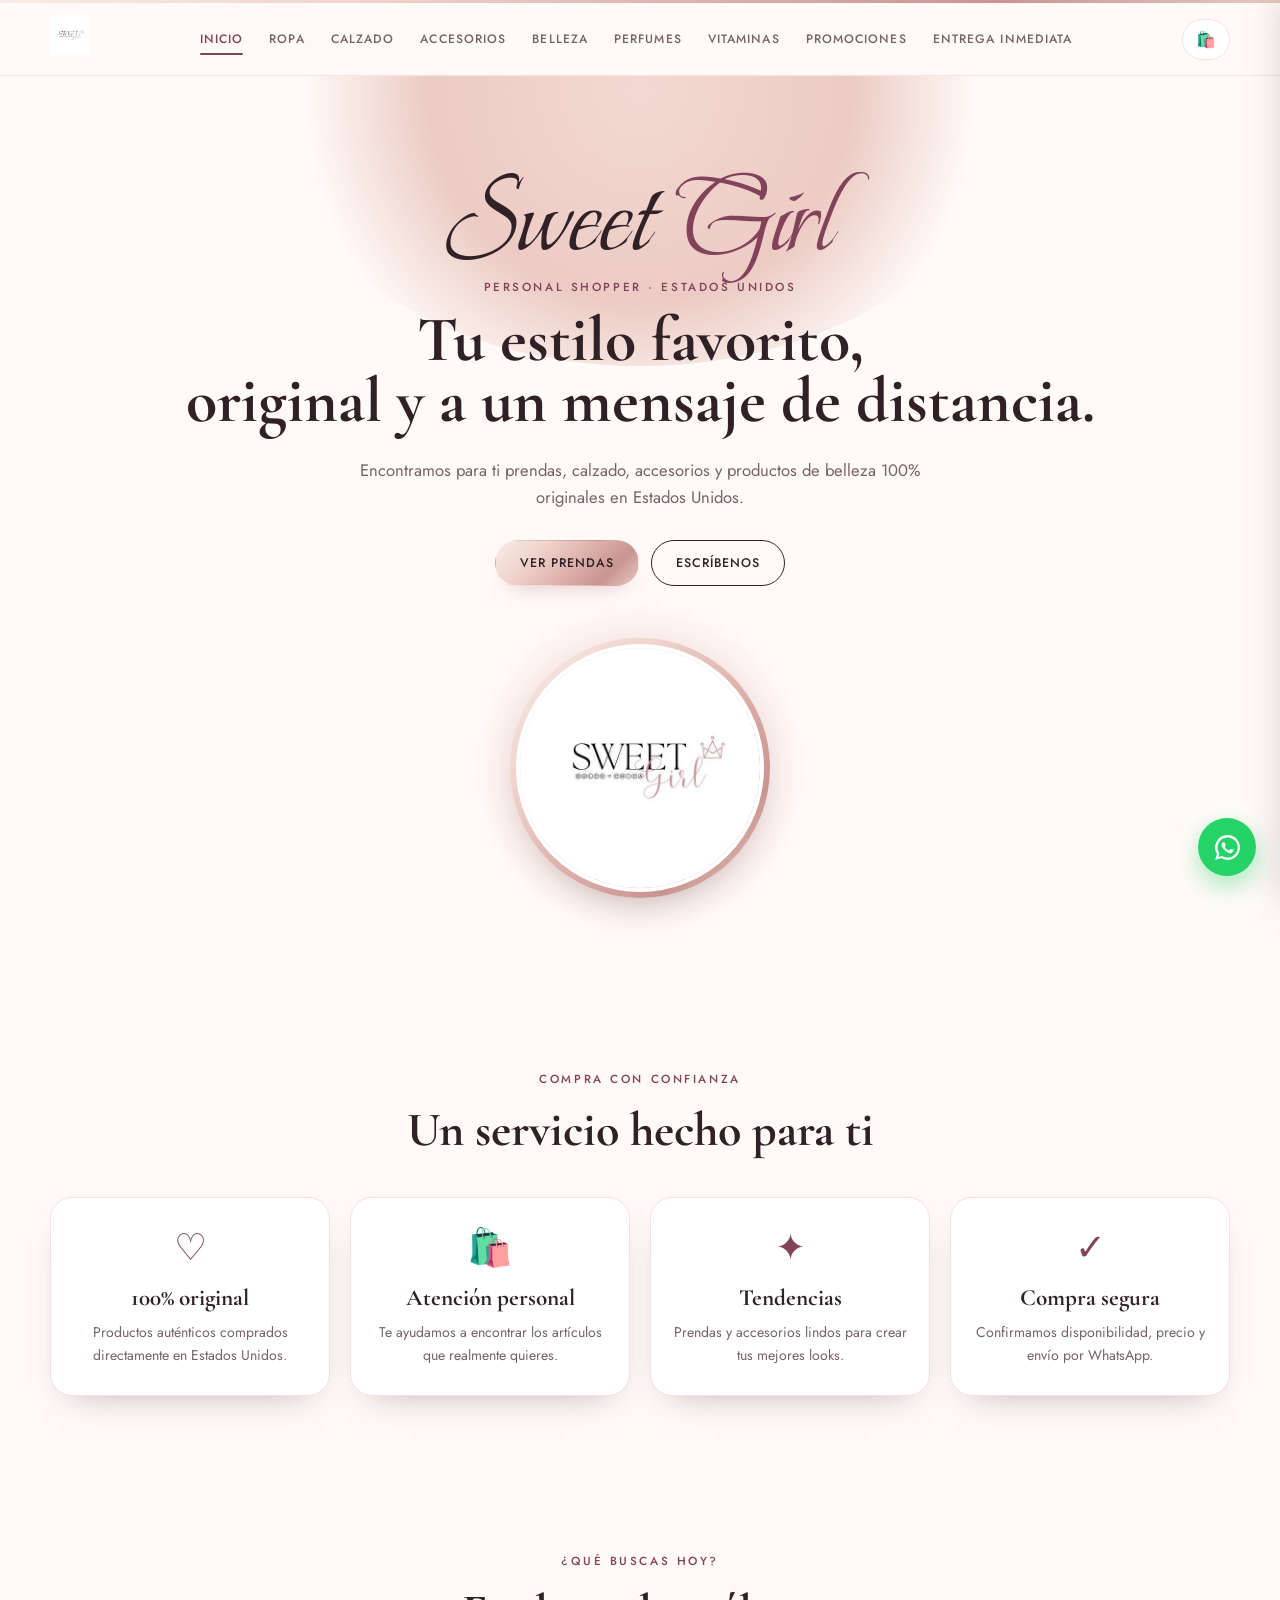
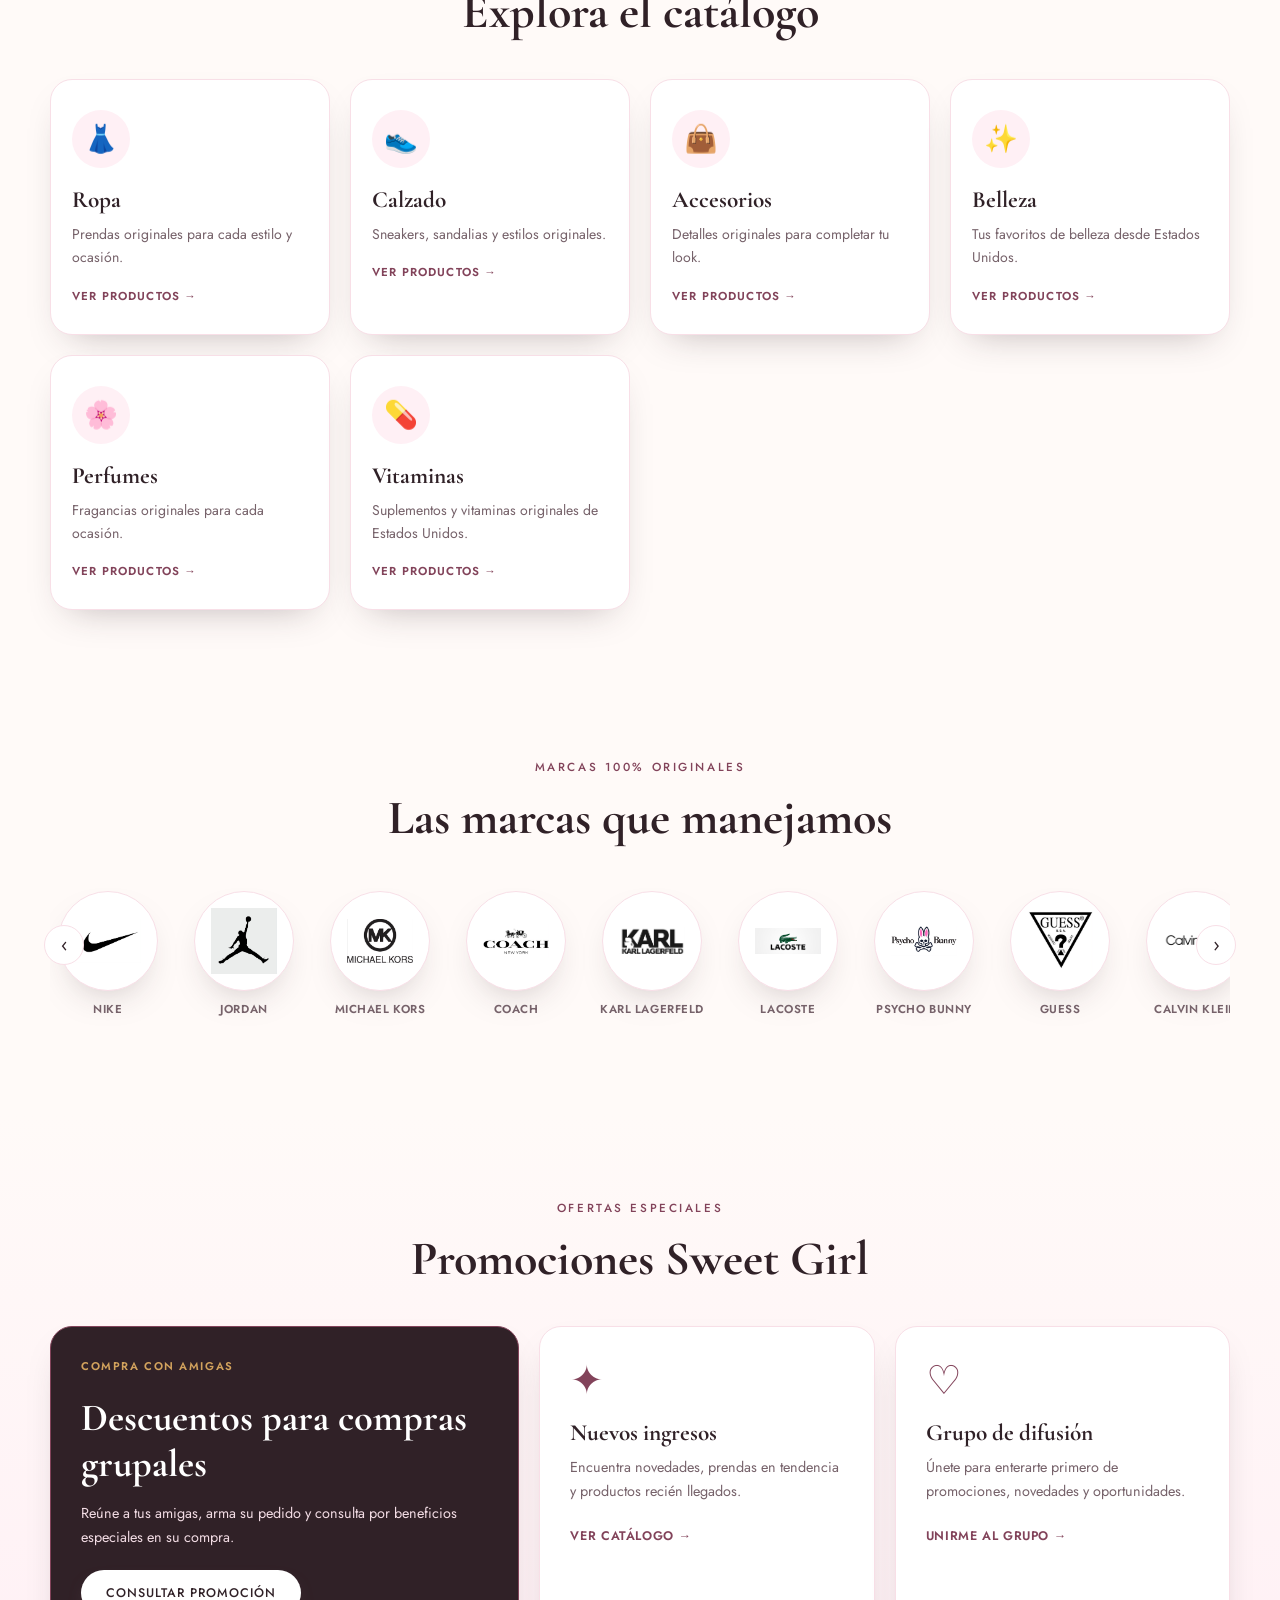
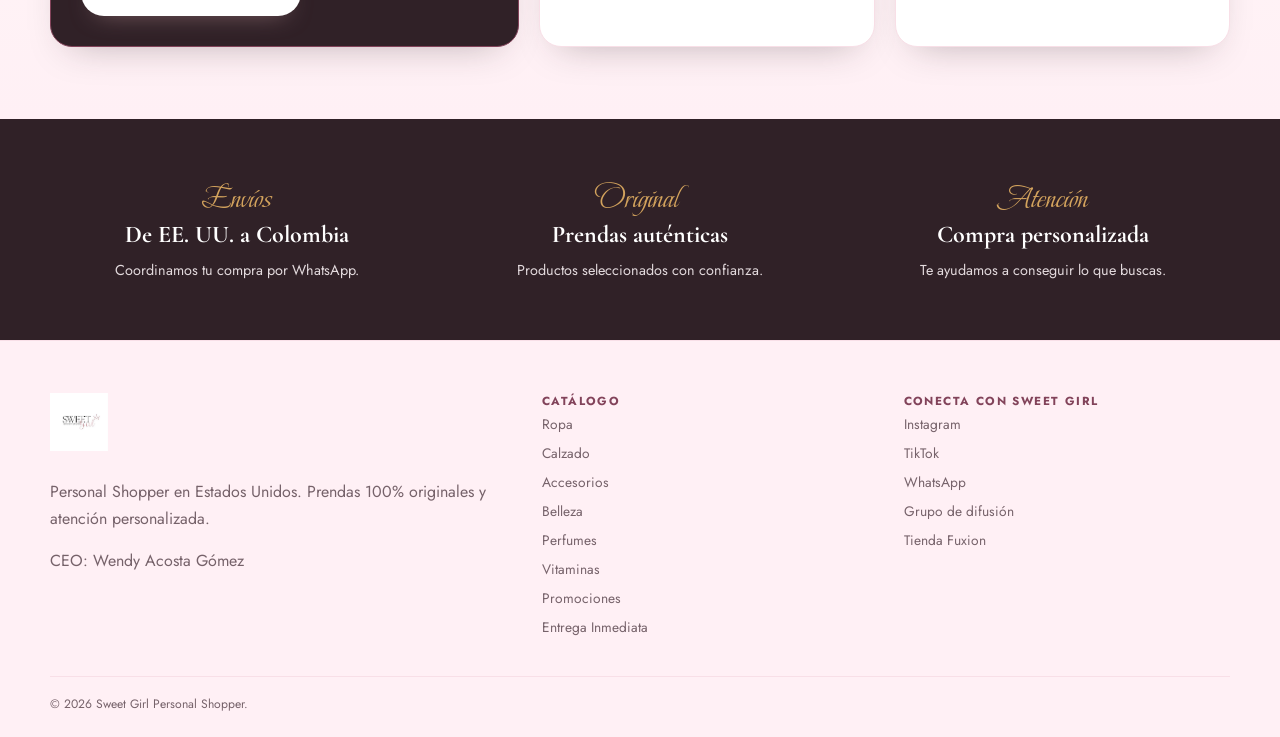
==== commit 46bd25c9: "Update index.html" ====
--- a/index.html
+++ b/index.html
@@ -302,7 +302,7 @@
                 rel="noopener noreferrer"
               >
                 <div class="brand-avatar">
-                  <img src="multimedia/logos_marcas/calvin-klein.jpg" alt="Calvin Klein" loading="lazy" />
+                  <img src="multimedia/logos_marcas/calvin_klein.jpg" alt="Calvin Klein" loading="lazy" />
                 </div>
                 <span class="brand-name">Calvin Klein</span>
               </a>
@@ -362,7 +362,7 @@
                 rel="noopener noreferrer"
               >
                 <div class="brand-avatar">
-                  <img src="multimedia/logos_marcas/victorias-secret.jpg" alt="Victoria's Secret" loading="lazy" />
+                  <img src="multimedia/logos_marcas/victoria's-secret.jpg" alt="Victoria's Secret" loading="lazy" />
                 </div>
                 <span class="brand-name">Victoria's Secret</span>
               </a>
--- a/styles.css
+++ b/styles.css
@@ -10,6 +10,20 @@
   --ink-soft: #76626a;
   --gold: #d3a35d;
   --white: #fff;
+  --rose-gold: linear-gradient(
+    135deg,
+    #f8ece8 0%,
+    #f0d4cd 28%,
+    #ddb0ab 55%,
+    #c99490 78%,
+    #e8cac2 100%
+  );
+  --rose-gold-soft: radial-gradient(
+    circle,
+    rgba(243, 217, 211, 0.9) 0%,
+    rgba(236, 203, 196, 0.5) 45%,
+    rgba(236, 203, 196, 0) 72%
+  );
   --display: "Cormorant Garamond", serif;
   --script: "Beau Rivage", cursive;
   --body: "Jost", sans-serif;
@@ -64,6 +78,11 @@
   border-bottom: 1px solid var(--blush);
   background: rgba(255, 250, 248, 0.92);
   backdrop-filter: blur(12px);
+}
+
+.header-accent {
+  height: 3px;
+  background: var(--rose-gold);
 }
 
 .nav-wrap {
@@ -209,11 +228,13 @@
 }
 
 .btn-primary {
-  background: var(--ink);
-  color: white;
+  background: var(--rose-gold);
+  color: var(--ink);
+  box-shadow: 0 10px 24px -14px rgba(185, 146, 148, 0.7);
 }
 .btn-primary:hover {
   background: var(--mauve-dark);
+  color: white;
   transform: translateY(-2px);
 }
 .btn-outline {
@@ -248,10 +269,48 @@
   width: 760px;
   height: 550px;
   border-radius: 50%;
-  background: radial-gradient(circle, var(--blush), transparent 68%);
+  background: radial-gradient(circle, #f3d9d3, #eccbc4 45%, transparent 72%);
   content: "";
   transform: translateX(-50%);
   z-index: -1;
+}
+
+.hero-badge {
+  position: relative;
+  width: min(260px, 62vw);
+  margin: 52px auto 0;
+  display: grid;
+  place-items: center;
+}
+
+.hero-badge-glow {
+  position: absolute;
+  inset: -34px;
+  border-radius: 50%;
+  background: var(--rose-gold-soft);
+  filter: blur(4px);
+  z-index: 0;
+}
+
+.hero-badge-ring {
+  position: relative;
+  z-index: 1;
+  width: 100%;
+  aspect-ratio: 1;
+  border-radius: 50%;
+  padding: 6px;
+  background: var(--rose-gold);
+  box-shadow: var(--shadow);
+}
+
+.hero-badge-ring img {
+  display: block;
+  width: 100%;
+  height: 100%;
+  border: 4px solid var(--white);
+  border-radius: 50%;
+  background: var(--white);
+  object-fit: cover;
 }
 
 .sweet-mark {
@@ -1411,4 +1470,4 @@
   .brands-track {
     padding: 6px 4px 10px;
   }
-}+}
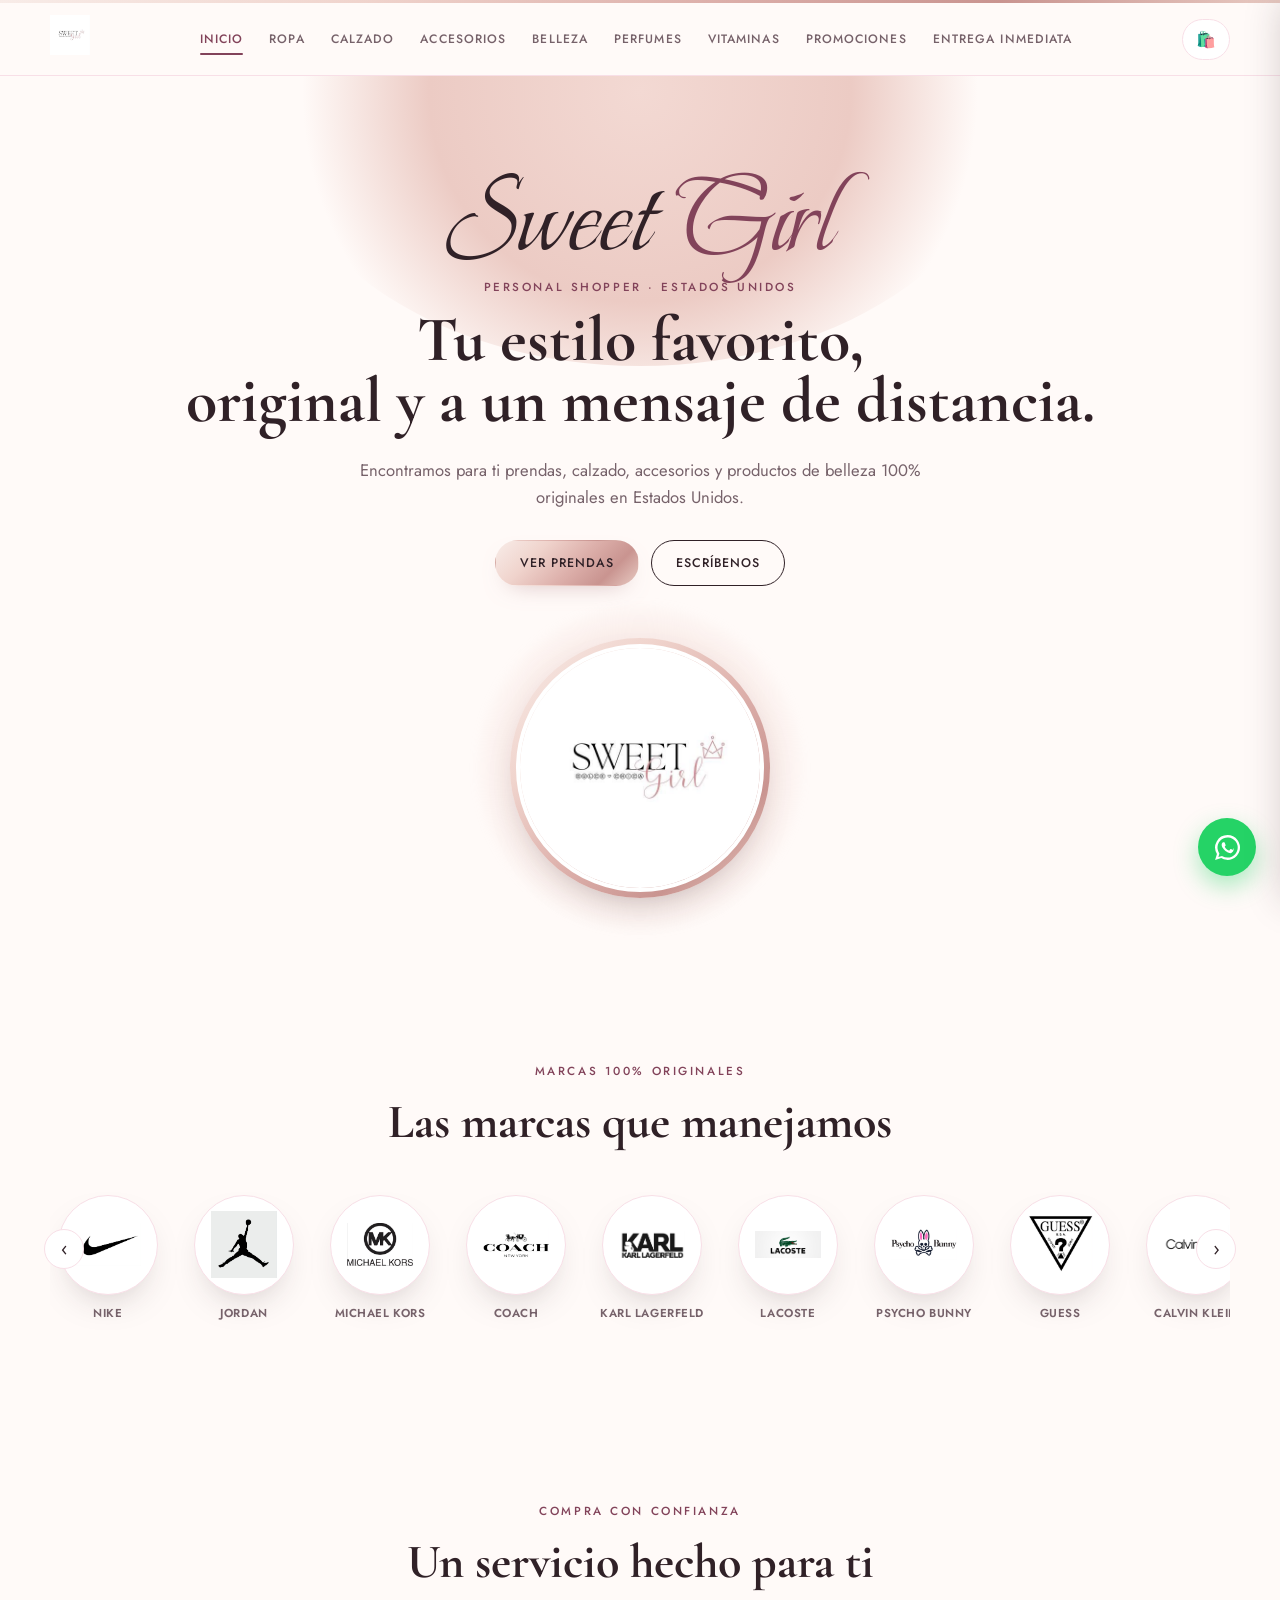
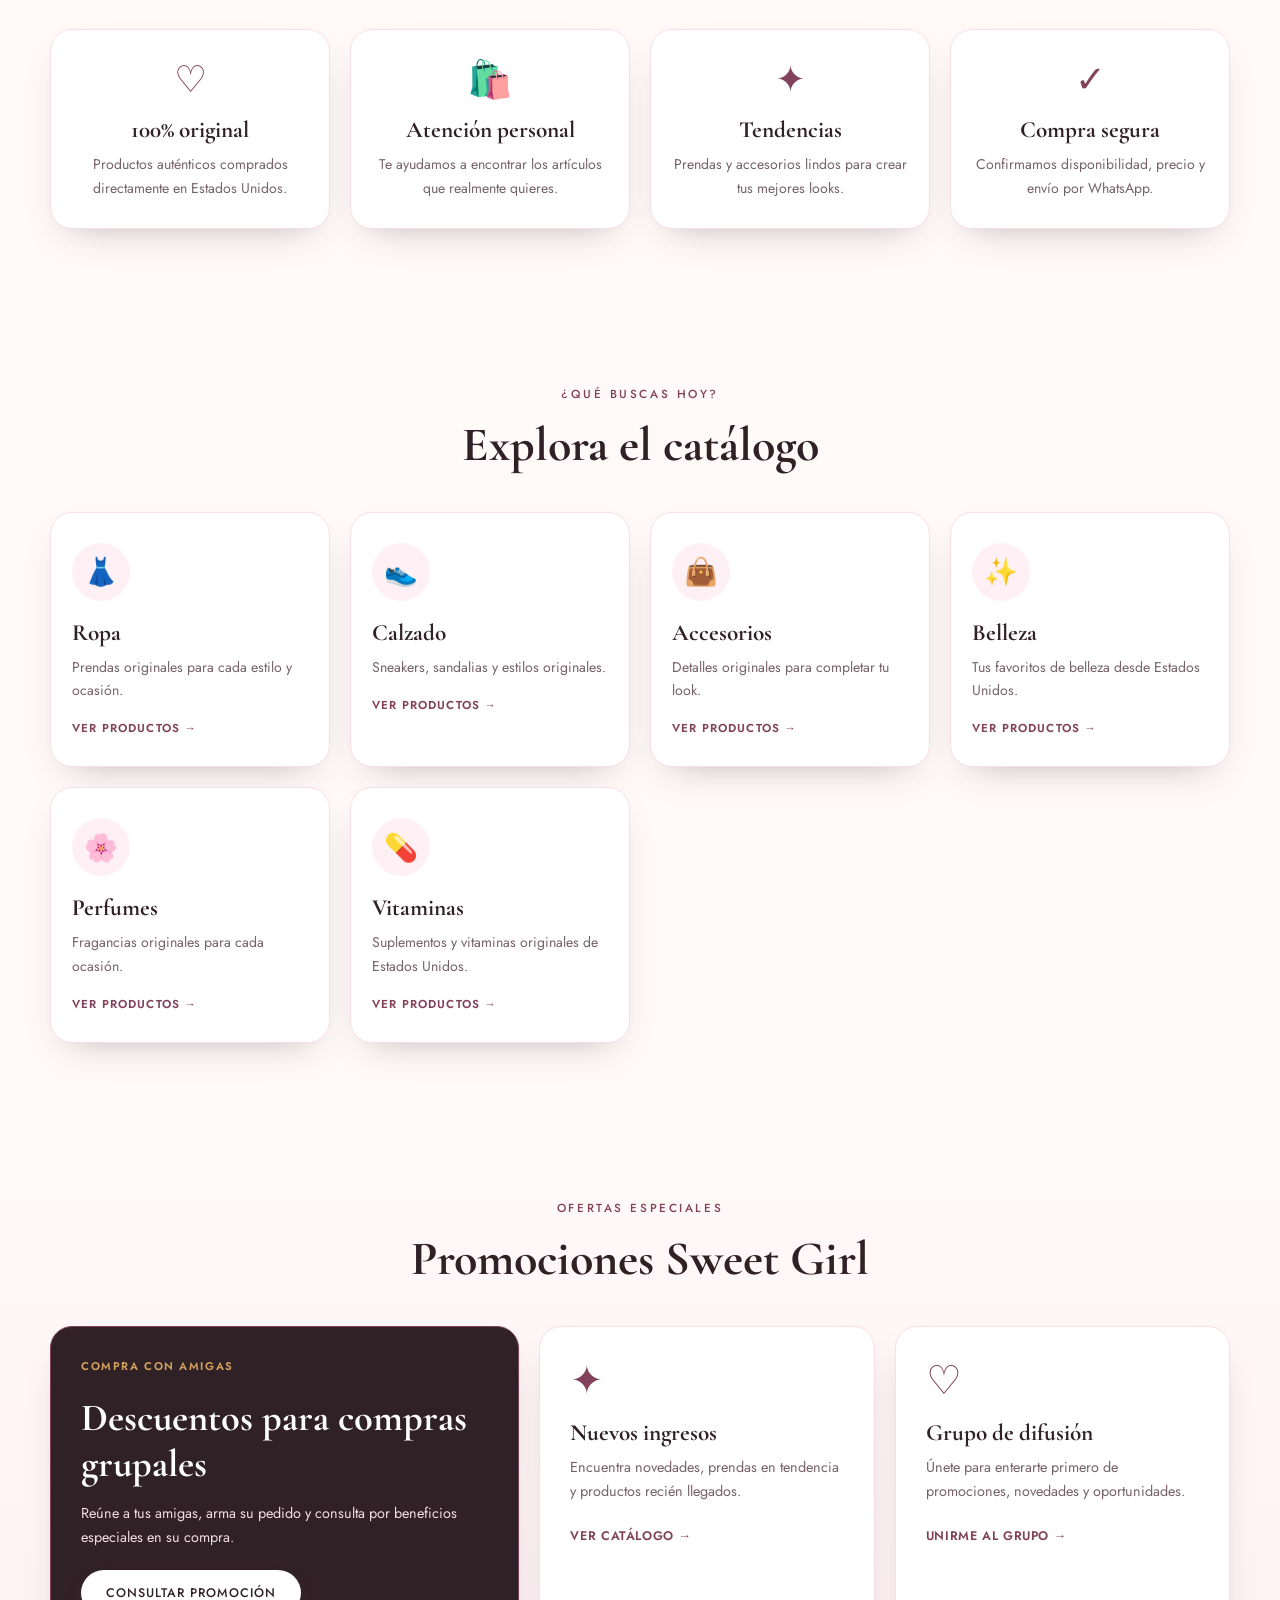
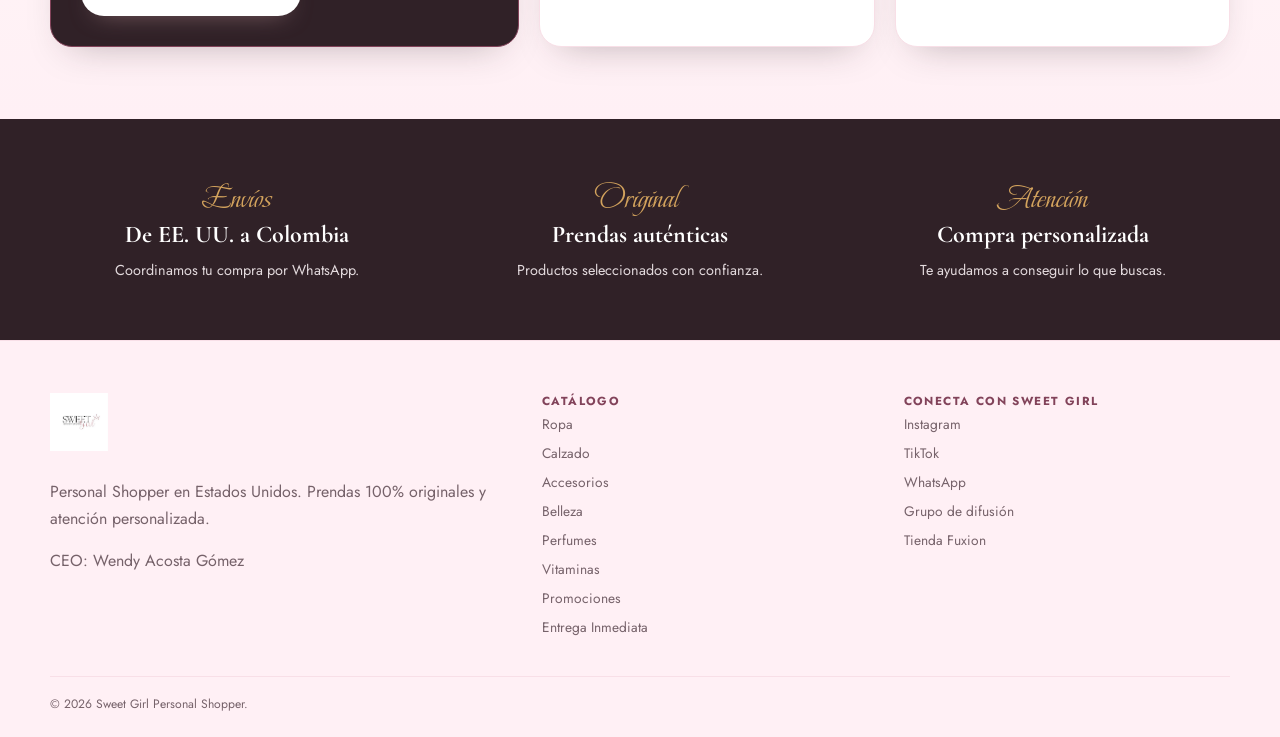
==== commit d950f1ad: "Update index.html" ====
--- a/index.html
+++ b/index.html
@@ -89,98 +89,6 @@
         </div>
       </section>
 
-      <section class="trust-section">
-        <div class="container">
-          <div class="section-head">
-            <p class="eyebrow">Compra con confianza</p>
-            <h2>Un servicio hecho para ti</h2>
-          </div>
-
-          <div class="trust-grid">
-            <article class="trust-card">
-              <span>♡</span>
-              <h3>100% original</h3>
-              <p>
-                Productos auténticos comprados directamente en Estados Unidos.
-              </p>
-            </article>
-
-            <article class="trust-card">
-              <span>🛍️</span>
-              <h3>Atención personal</h3>
-              <p>
-                Te ayudamos a encontrar los artículos que realmente quieres.
-              </p>
-            </article>
-
-            <article class="trust-card">
-              <span>✦</span>
-              <h3>Tendencias</h3>
-              <p>Prendas y accesorios lindos para crear tus mejores looks.</p>
-            </article>
-
-            <article class="trust-card">
-              <span>✓</span>
-              <h3>Compra segura</h3>
-              <p>Confirmamos disponibilidad, precio y envío por WhatsApp.</p>
-            </article>
-          </div>
-        </div>
-      </section>
-
-      <section class="categories">
-        <div class="container">
-          <div class="section-head">
-            <p class="eyebrow">¿Qué buscas hoy?</p>
-            <h2>Explora el catálogo</h2>
-          </div>
-
-          <div class="cat-grid">
-            <a class="cat-card" href="ropa.html">
-              <div class="cat-icon">👗</div>
-              <h3>Ropa</h3>
-              <p>Prendas originales para cada estilo y ocasión.</p>
-              <span>Ver productos →</span>
-            </a>
-
-            <a class="cat-card" href="calzado.html">
-              <div class="cat-icon">👟</div>
-              <h3>Calzado</h3>
-              <p>Sneakers, sandalias y estilos originales.</p>
-              <span>Ver productos →</span>
-            </a>
-
-            <a class="cat-card" href="accesorios.html">
-              <div class="cat-icon">👜</div>
-              <h3>Accesorios</h3>
-              <p>Detalles originales para completar tu look.</p>
-              <span>Ver productos →</span>
-            </a>
-
-            <a class="cat-card" href="belleza.html">
-              <div class="cat-icon">✨</div>
-              <h3>Belleza</h3>
-              <p>Tus favoritos de belleza desde Estados Unidos.</p>
-              <span>Ver productos →</span>
-            </a>
-
-            <a class="cat-card" href="perfumes.html">
-              <div class="cat-icon">🌸</div>
-              <h3>Perfumes</h3>
-              <p>Fragancias originales para cada ocasión.</p>
-              <span>Ver productos →</span>
-            </a>
-
-            <a class="cat-card" href="vitaminas.html">
-              <div class="cat-icon">💊</div>
-              <h3>Vitaminas</h3>
-              <p>Suplementos y vitaminas originales de Estados Unidos.</p>
-              <span>Ver productos →</span>
-            </a>
-          </div>
-        </div>
-      </section>
-
       <section class="brands-section">
         <div class="container">
           <div class="section-head">
@@ -424,6 +332,98 @@
             >
               ›
             </button>
+          </div>
+        </div>
+      </section>
+
+      <section class="trust-section">
+        <div class="container">
+          <div class="section-head">
+            <p class="eyebrow">Compra con confianza</p>
+            <h2>Un servicio hecho para ti</h2>
+          </div>
+
+          <div class="trust-grid">
+            <article class="trust-card">
+              <span>♡</span>
+              <h3>100% original</h3>
+              <p>
+                Productos auténticos comprados directamente en Estados Unidos.
+              </p>
+            </article>
+
+            <article class="trust-card">
+              <span>🛍️</span>
+              <h3>Atención personal</h3>
+              <p>
+                Te ayudamos a encontrar los artículos que realmente quieres.
+              </p>
+            </article>
+
+            <article class="trust-card">
+              <span>✦</span>
+              <h3>Tendencias</h3>
+              <p>Prendas y accesorios lindos para crear tus mejores looks.</p>
+            </article>
+
+            <article class="trust-card">
+              <span>✓</span>
+              <h3>Compra segura</h3>
+              <p>Confirmamos disponibilidad, precio y envío por WhatsApp.</p>
+            </article>
+          </div>
+        </div>
+      </section>
+
+      <section class="categories">
+        <div class="container">
+          <div class="section-head">
+            <p class="eyebrow">¿Qué buscas hoy?</p>
+            <h2>Explora el catálogo</h2>
+          </div>
+
+          <div class="cat-grid">
+            <a class="cat-card" href="ropa.html">
+              <div class="cat-icon">👗</div>
+              <h3>Ropa</h3>
+              <p>Prendas originales para cada estilo y ocasión.</p>
+              <span>Ver productos →</span>
+            </a>
+
+            <a class="cat-card" href="calzado.html">
+              <div class="cat-icon">👟</div>
+              <h3>Calzado</h3>
+              <p>Sneakers, sandalias y estilos originales.</p>
+              <span>Ver productos →</span>
+            </a>
+
+            <a class="cat-card" href="accesorios.html">
+              <div class="cat-icon">👜</div>
+              <h3>Accesorios</h3>
+              <p>Detalles originales para completar tu look.</p>
+              <span>Ver productos →</span>
+            </a>
+
+            <a class="cat-card" href="belleza.html">
+              <div class="cat-icon">✨</div>
+              <h3>Belleza</h3>
+              <p>Tus favoritos de belleza desde Estados Unidos.</p>
+              <span>Ver productos →</span>
+            </a>
+
+            <a class="cat-card" href="perfumes.html">
+              <div class="cat-icon">🌸</div>
+              <h3>Perfumes</h3>
+              <p>Fragancias originales para cada ocasión.</p>
+              <span>Ver productos →</span>
+            </a>
+
+            <a class="cat-card" href="vitaminas.html">
+              <div class="cat-icon">💊</div>
+              <h3>Vitaminas</h3>
+              <p>Suplementos y vitaminas originales de Estados Unidos.</p>
+              <span>Ver productos →</span>
+            </a>
           </div>
         </div>
       </section>
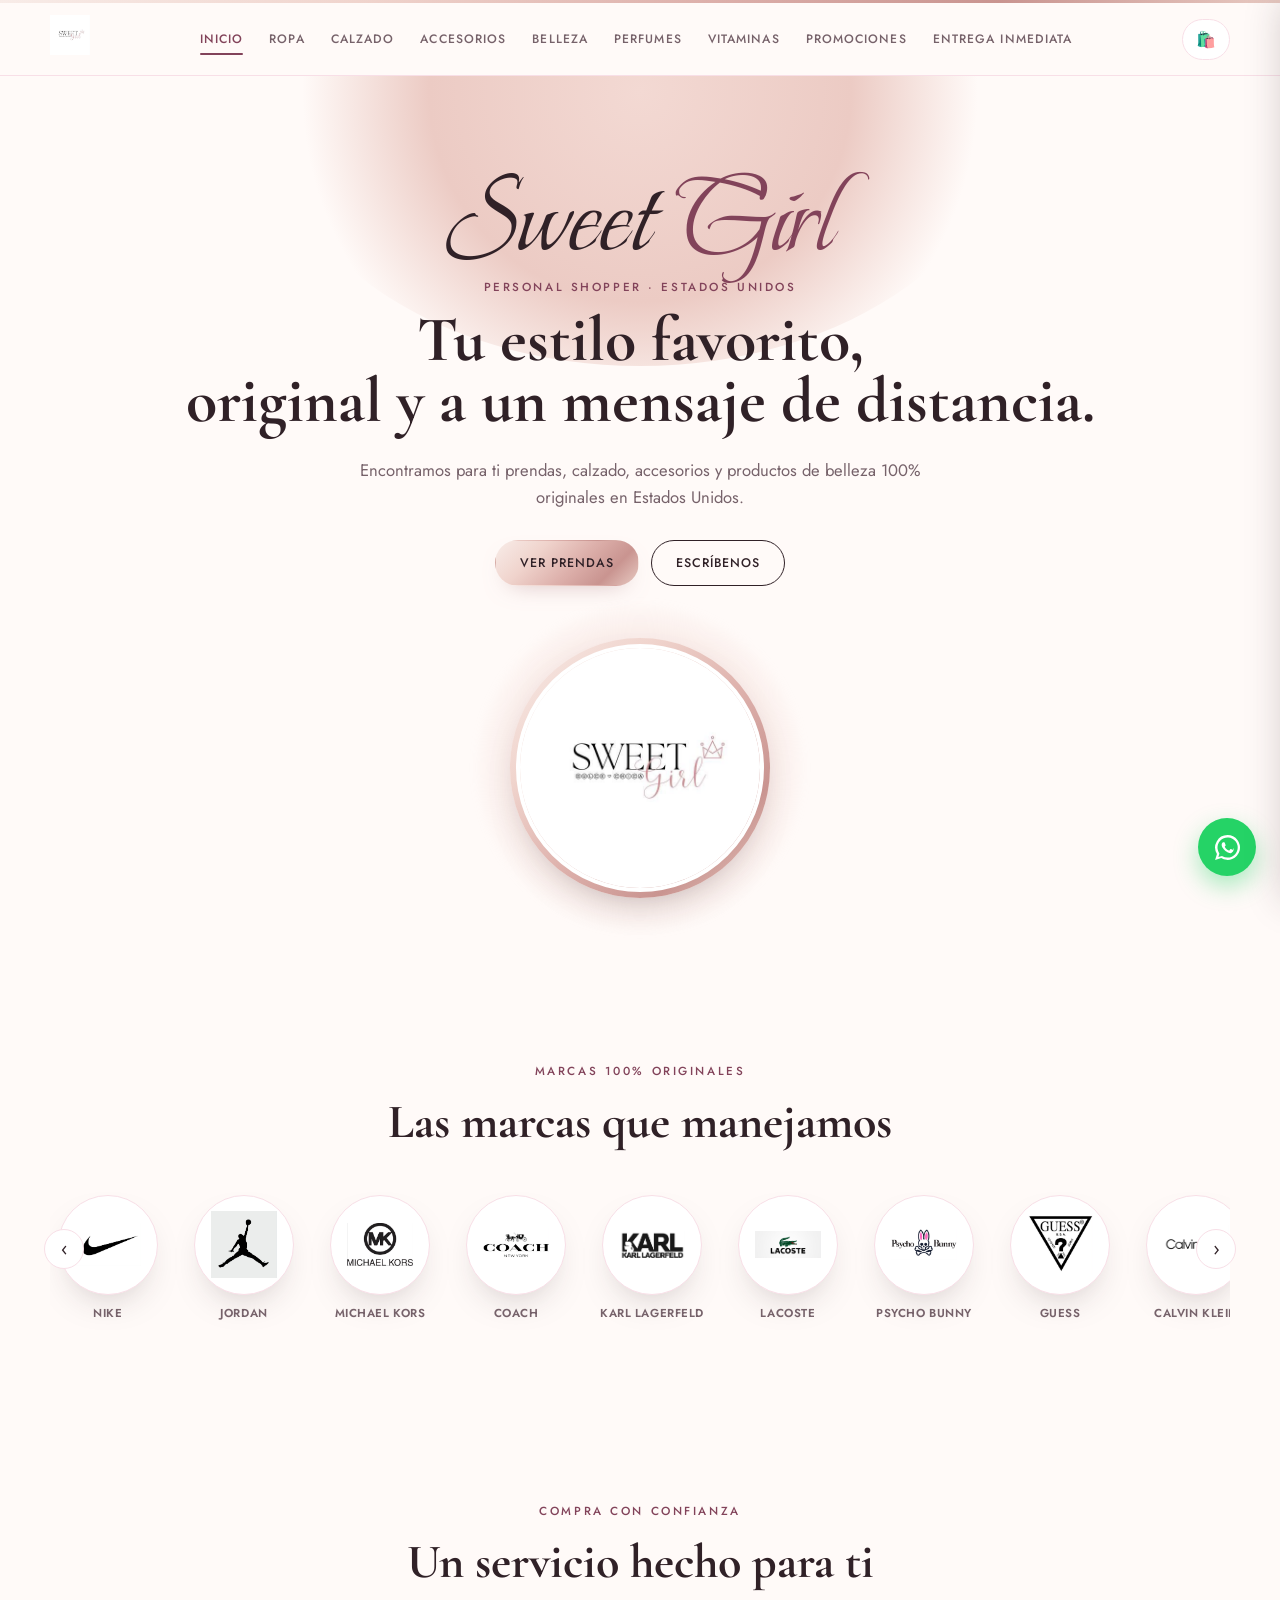
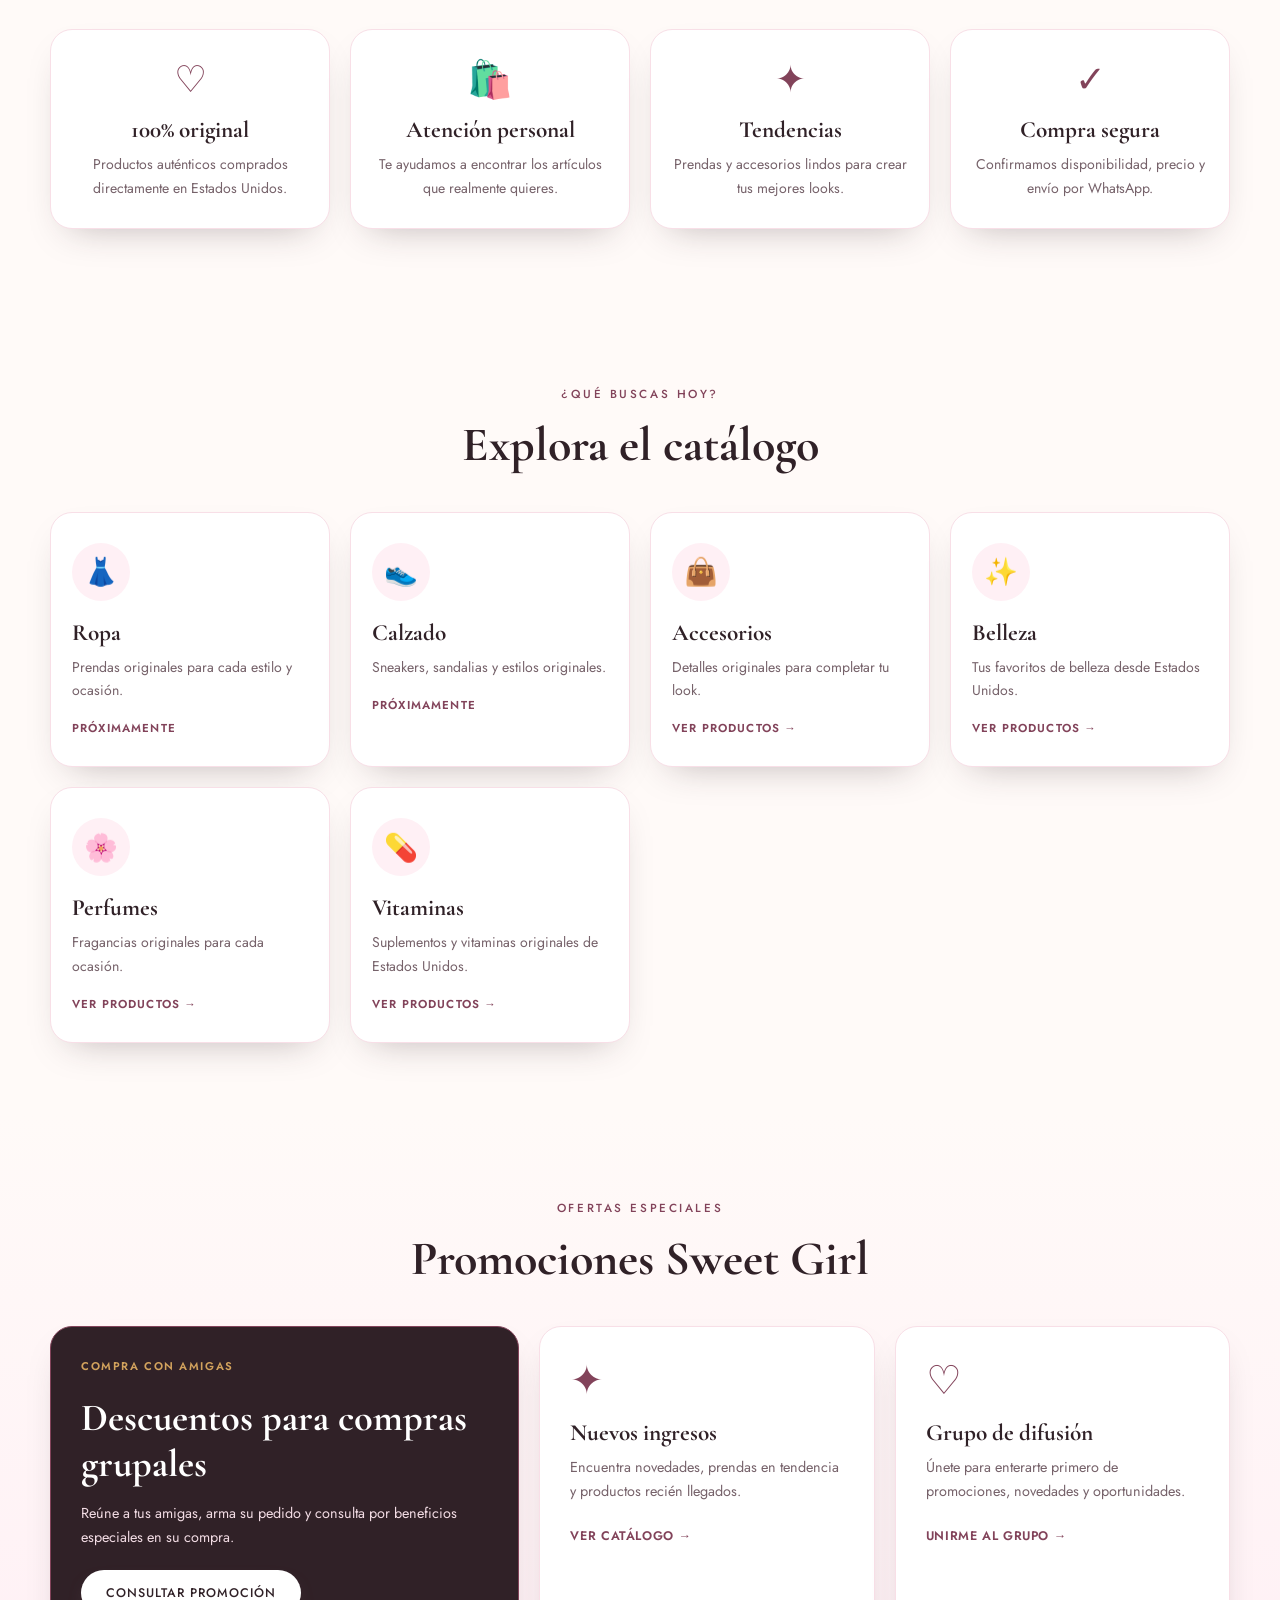
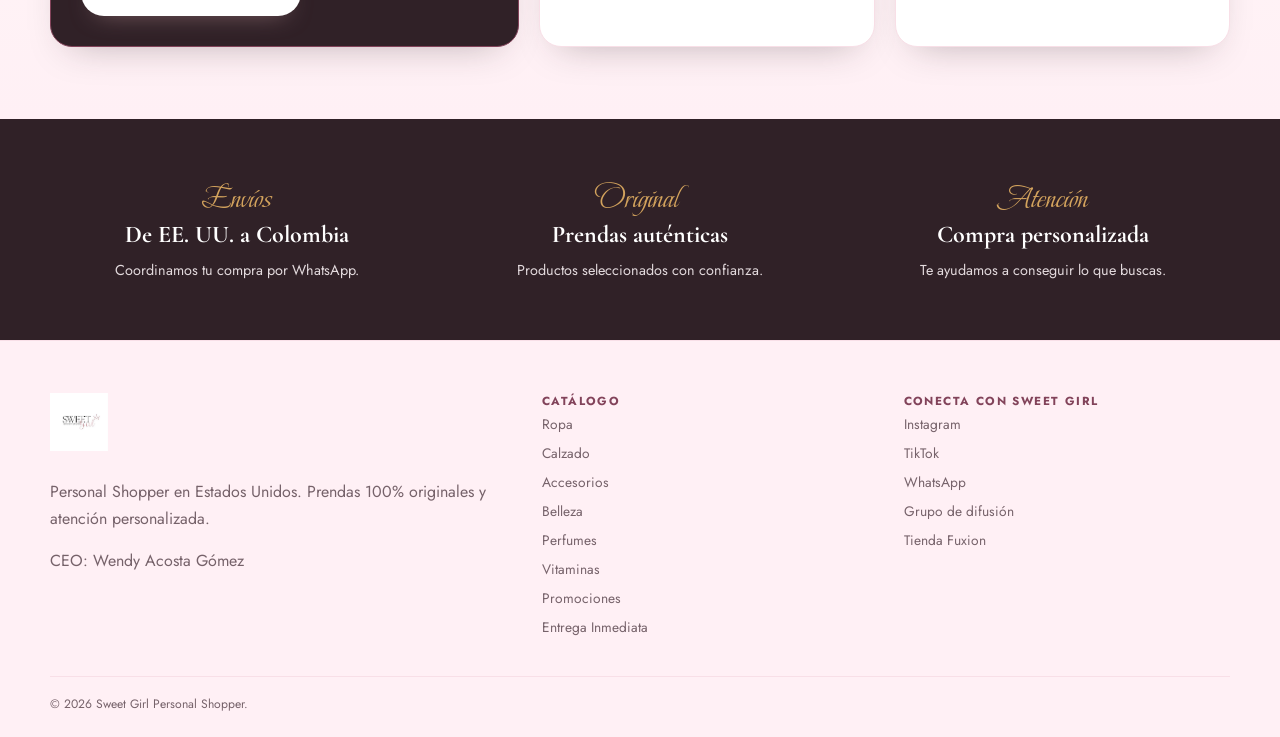
==== commit c2f6acc5: "Update index.html" ====
--- a/index.html
+++ b/index.html
@@ -38,8 +38,8 @@
 
         <nav class="main-nav">
           <a class="active" href="index.html">Inicio</a>
-          <a href="ropa.html">Ropa</a>
-          <a href="calzado.html">Calzado</a>
+          <a href="#" class="disabled-link" onclick="event.preventDefault(); showSgToast('Muy pronto vamos a tener esta sección disponible 🕒');">Ropa</a>
+          <a href="#" class="disabled-link" onclick="event.preventDefault(); showSgToast('Muy pronto vamos a tener esta sección disponible 🕒');">Calzado</a>
           <a href="accesorios.html">Accesorios</a>
           <a href="belleza.html">Belleza</a>
           <a href="perfumes.html">Perfumes</a>
@@ -70,7 +70,7 @@
           </p>
 
           <div class="hero-actions">
-            <a class="btn btn-primary" href="ropa.html">Ver prendas</a>
+            <a href="#" class="btn btn-primary disabled-link" onclick="event.preventDefault(); showSgToast('Muy pronto vamos a tener esta sección disponible 🕒');">Ver prendas</a>
             <a
               class="btn btn-outline"
               href="https://api.whatsapp.com/send?phone=16465381517"
@@ -383,18 +383,18 @@
           </div>
 
           <div class="cat-grid">
-            <a class="cat-card" href="ropa.html">
+            <a href="#" class="cat-card disabled-link" onclick="event.preventDefault(); showSgToast('Muy pronto vamos a tener esta sección disponible 🕒');">
               <div class="cat-icon">👗</div>
               <h3>Ropa</h3>
               <p>Prendas originales para cada estilo y ocasión.</p>
-              <span>Ver productos →</span>
-            </a>
-
-            <a class="cat-card" href="calzado.html">
+              <span>Próximamente</span>
+            </a>
+
+            <a href="#" class="cat-card disabled-link" onclick="event.preventDefault(); showSgToast('Muy pronto vamos a tener esta sección disponible 🕒');">
               <div class="cat-icon">👟</div>
               <h3>Calzado</h3>
               <p>Sneakers, sandalias y estilos originales.</p>
-              <span>Ver productos →</span>
+              <span>Próximamente</span>
             </a>
 
             <a class="cat-card" href="accesorios.html">
@@ -459,7 +459,7 @@
                 Encuentra novedades, prendas en tendencia y productos recién
                 llegados.
               </p>
-              <a href="ropa.html">Ver catálogo →</a>
+              <a href="#" class="disabled-link" onclick="event.preventDefault(); showSgToast('Muy pronto vamos a tener esta sección disponible 🕒');">Ver catálogo →</a>
             </article>
 
             <article class="promo-card">
@@ -520,8 +520,8 @@
 
         <section>
           <h4>Catálogo</h4>
-          <a href="ropa.html">Ropa</a>
-          <a href="calzado.html">Calzado</a>
+          <a href="#" class="disabled-link" onclick="event.preventDefault(); showSgToast('Muy pronto vamos a tener esta sección disponible 🕒');">Ropa</a>
+          <a href="#" class="disabled-link" onclick="event.preventDefault(); showSgToast('Muy pronto vamos a tener esta sección disponible 🕒');">Calzado</a>
           <a href="accesorios.html">Accesorios</a>
           <a href="belleza.html">Belleza</a>
           <a href="perfumes.html">Perfumes</a>
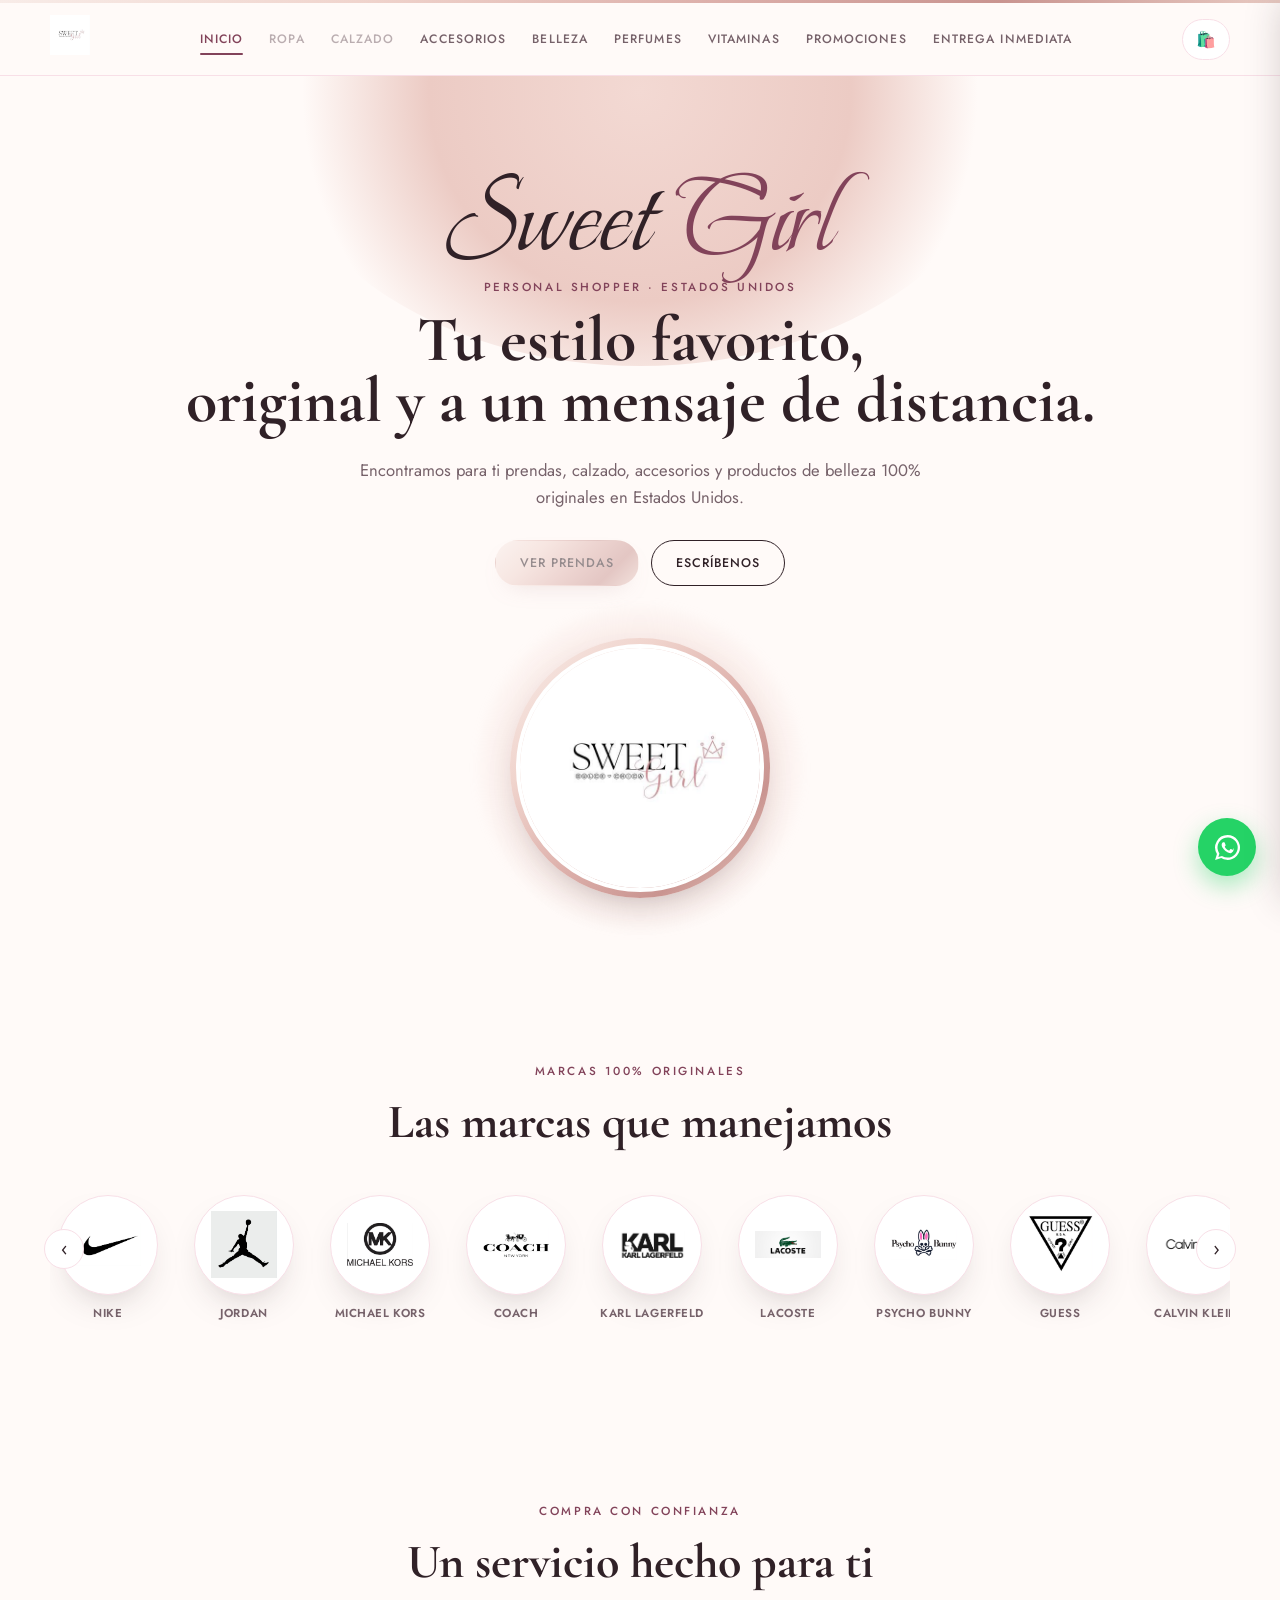
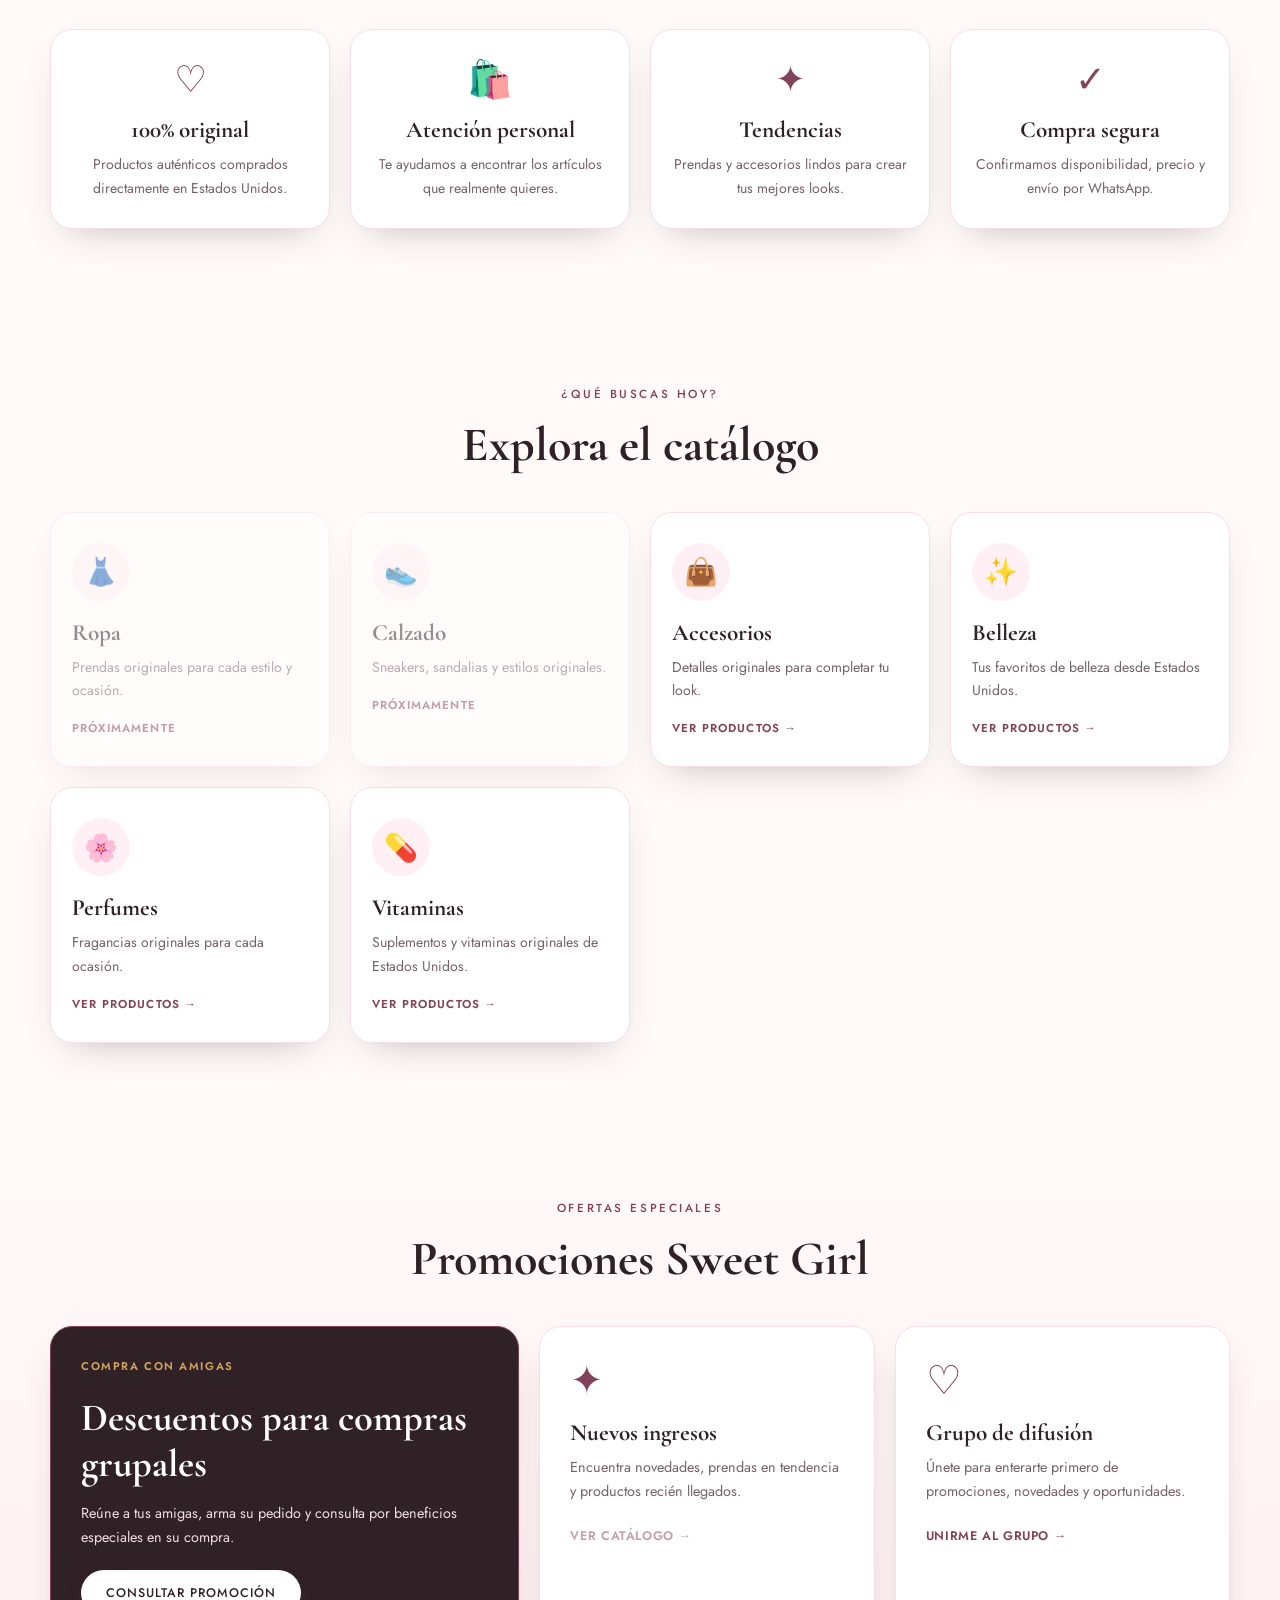
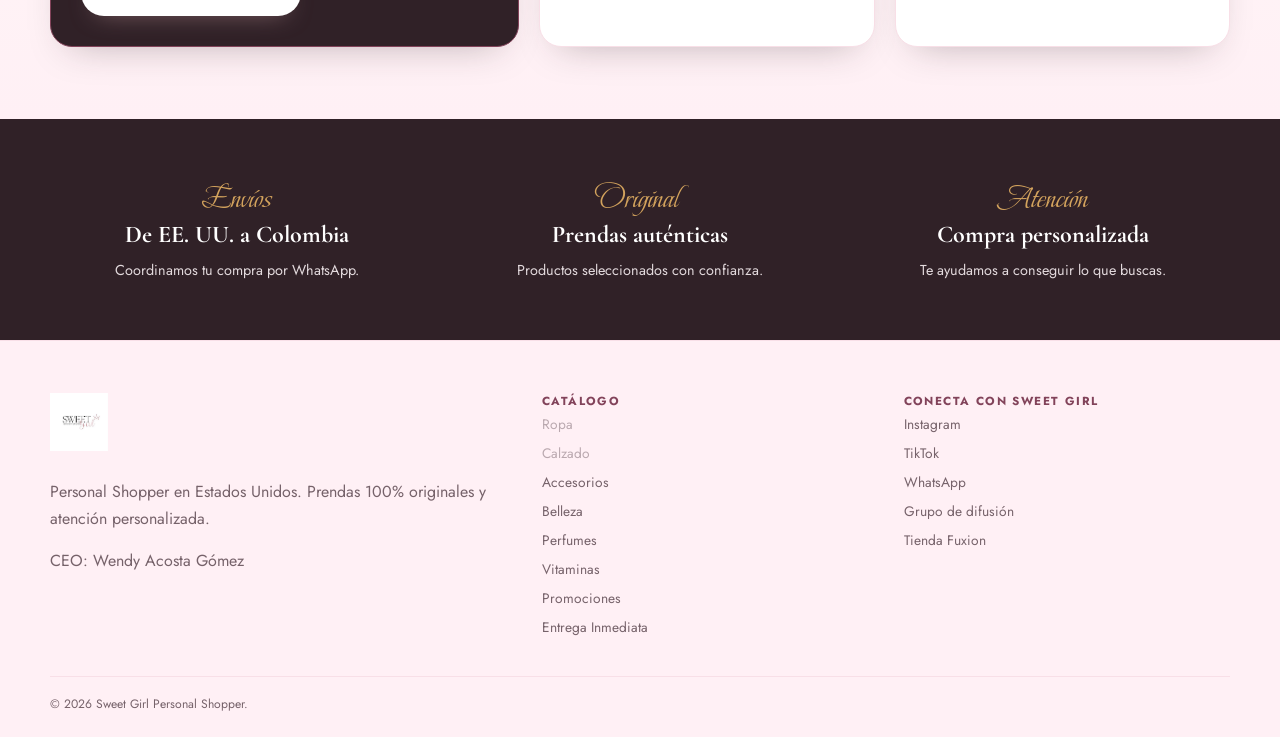
==== commit ae6ad5be: "Update index.html" ====
--- a/index.html
+++ b/index.html
@@ -445,8 +445,7 @@
               </p>
               <a
                 class="btn btn-primary"
-                href="https://api.whatsapp.com/send?phone=16465381517&text=Hola%20Sweet%20Girl%2C%20quiero%20consultar%20por%20las%20promociones%20para%20compras%20grupales."
-                target="_blank"
+                href="promociones.html"
               >
                 Consultar promoción
               </a>
--- a/styles.css
+++ b/styles.css
@@ -148,6 +148,20 @@
   color: var(--mauve-dark);
 }
 
+.disabled-link {
+  opacity: 0.5;
+  cursor: not-allowed;
+}
+
+.main-nav .disabled-link:hover {
+  color: var(--ink-soft);
+}
+
+.cat-card.disabled-link:hover {
+  transform: none;
+  box-shadow: none;
+}
+
 .main-nav a.active::after {
   position: absolute;
   right: 0;
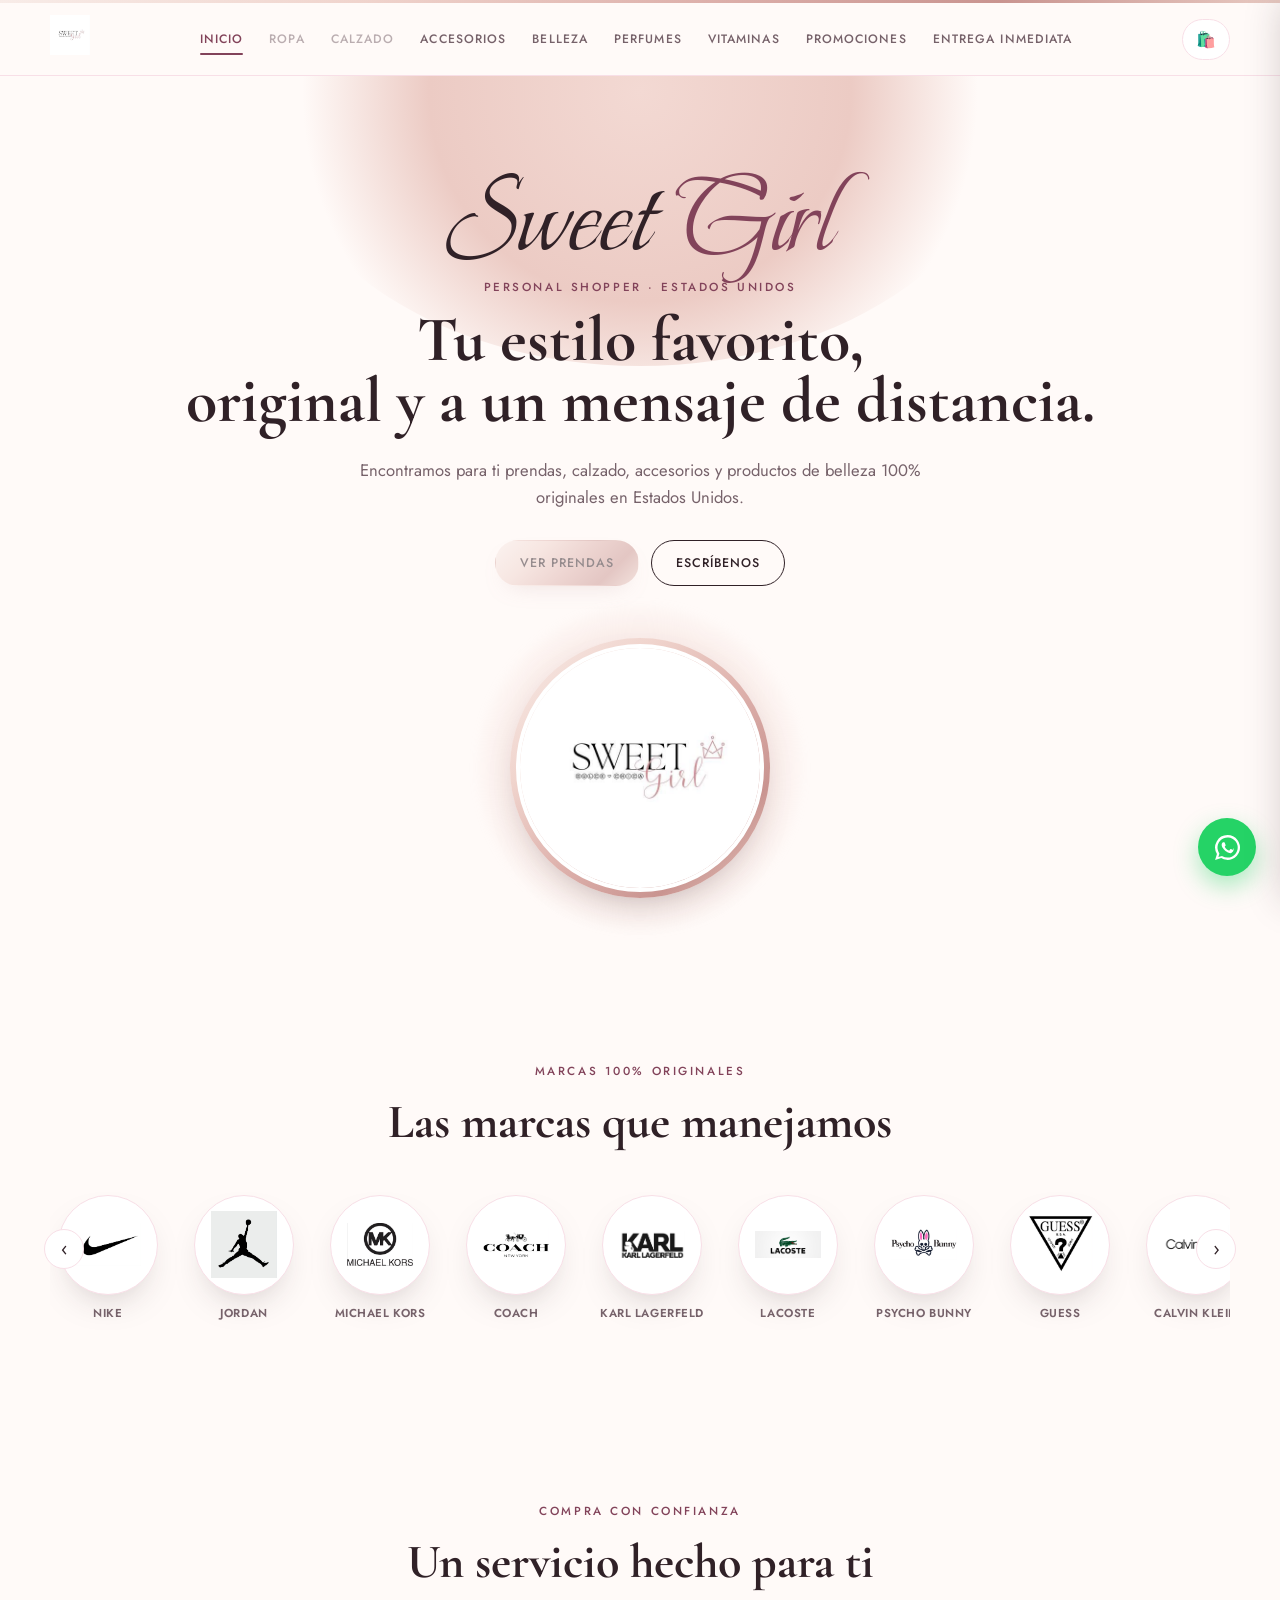
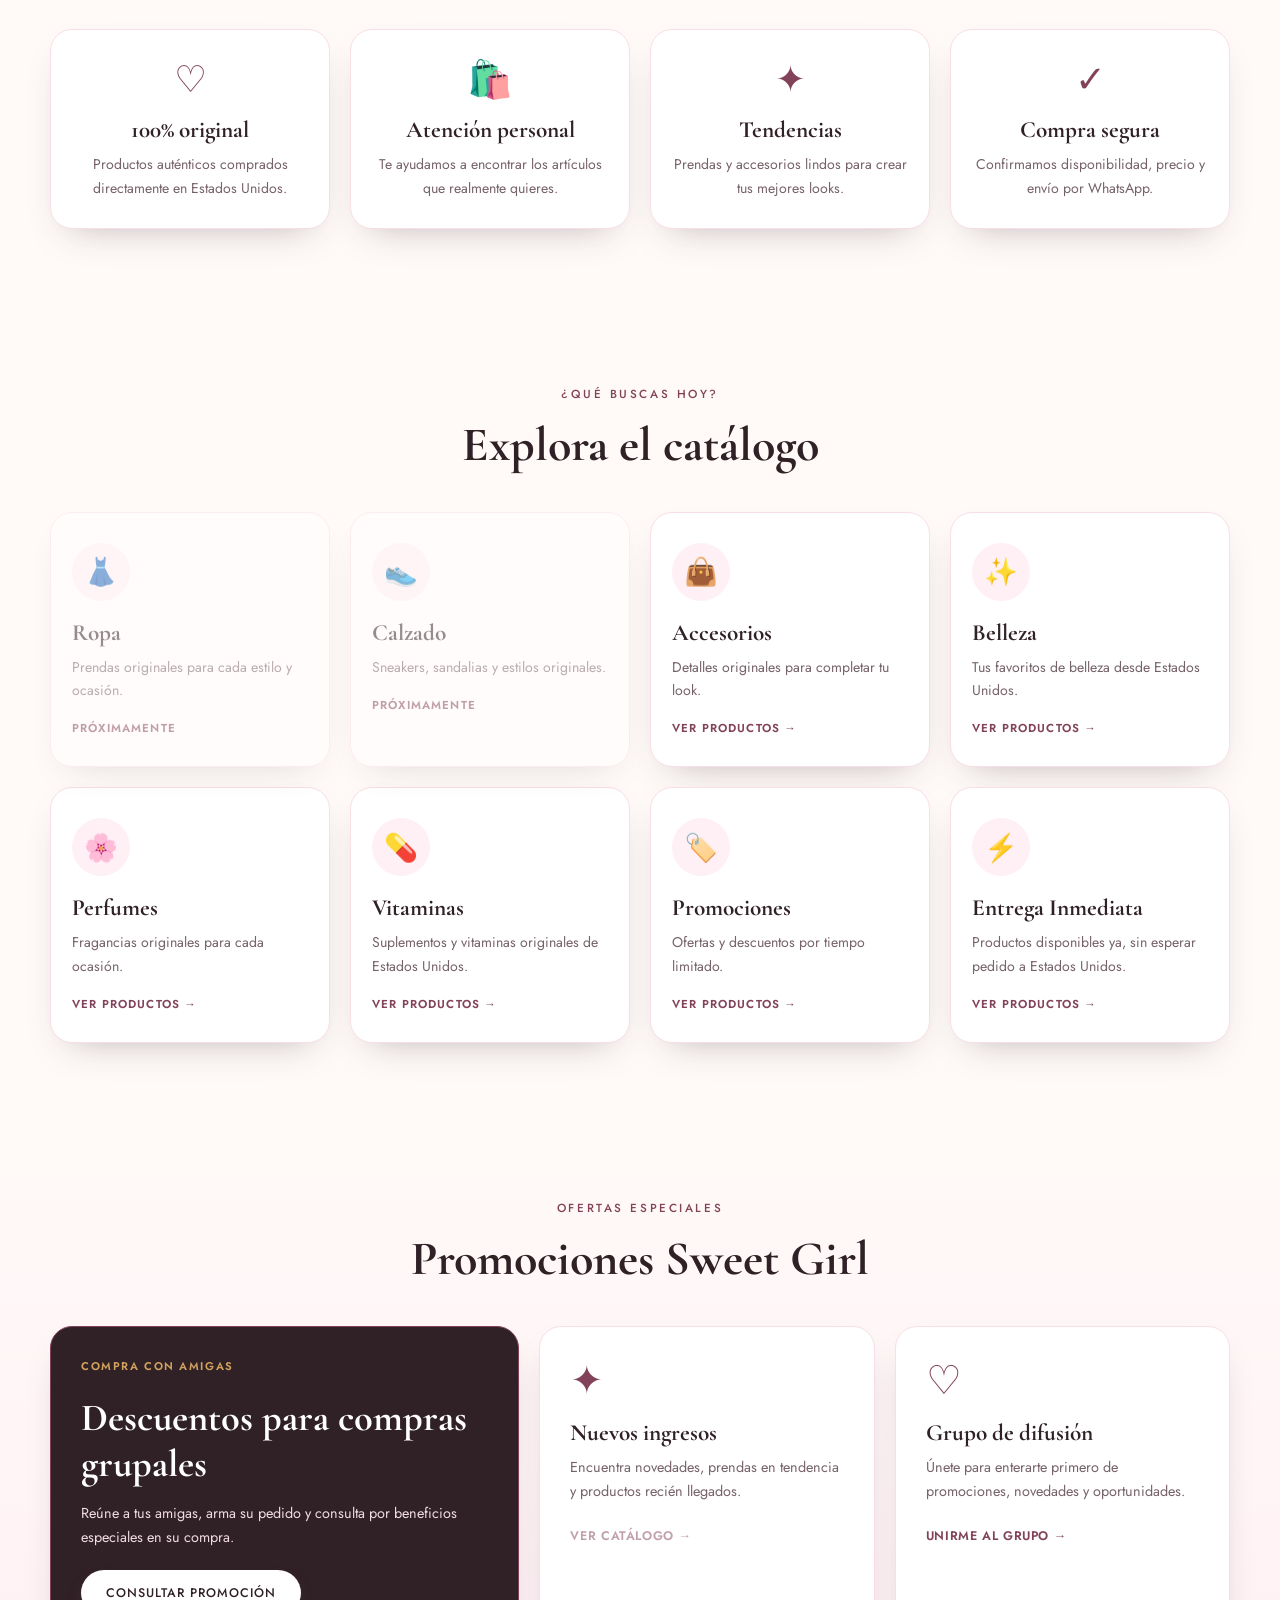
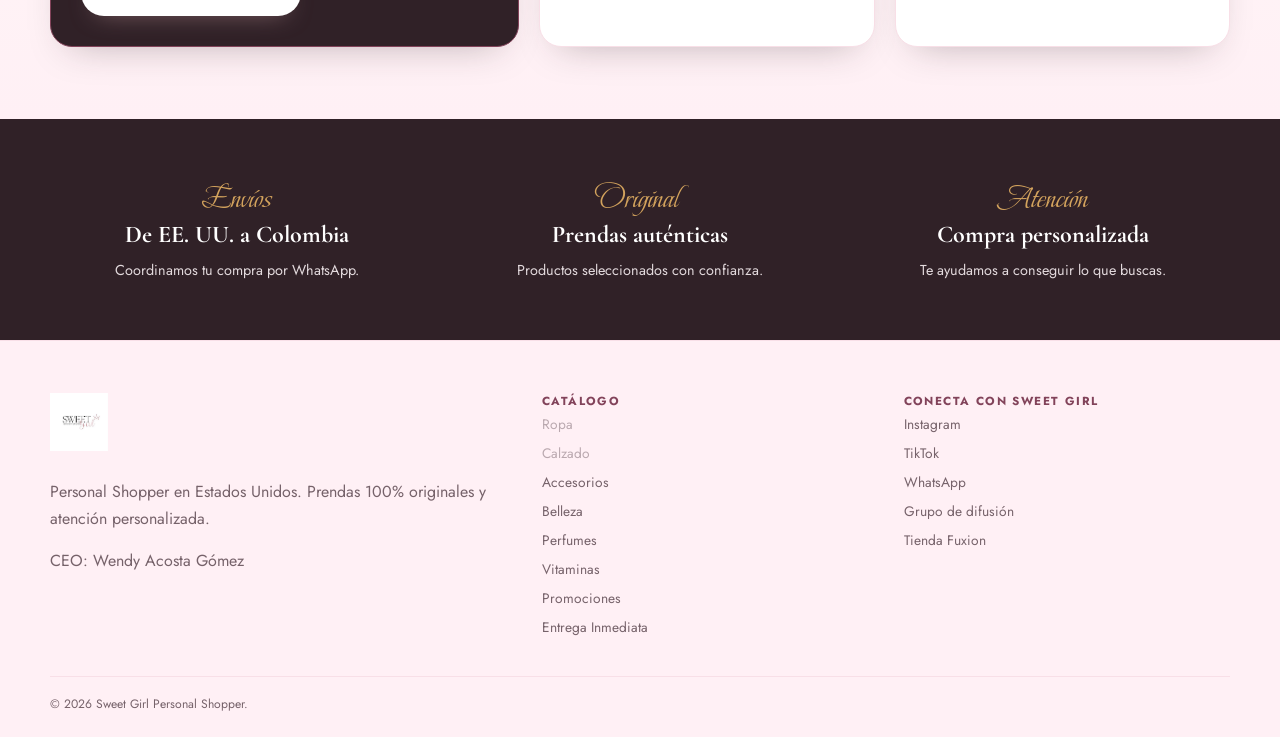
==== commit b144bd52: "Update index.html" ====
--- a/index.html
+++ b/index.html
@@ -424,6 +424,20 @@
               <p>Suplementos y vitaminas originales de Estados Unidos.</p>
               <span>Ver productos →</span>
             </a>
+
+            <a class="cat-card" href="promociones.html">
+              <div class="cat-icon">🏷️</div>
+              <h3>Promociones</h3>
+              <p>Ofertas y descuentos por tiempo limitado.</p>
+              <span>Ver productos →</span>
+            </a>
+
+            <a class="cat-card" href="entrega-inmediata.html">
+              <div class="cat-icon">⚡</div>
+              <h3>Entrega Inmediata</h3>
+              <p>Productos disponibles ya, sin esperar pedido a Estados Unidos.</p>
+              <span>Ver productos →</span>
+            </a>
           </div>
         </div>
       </section>
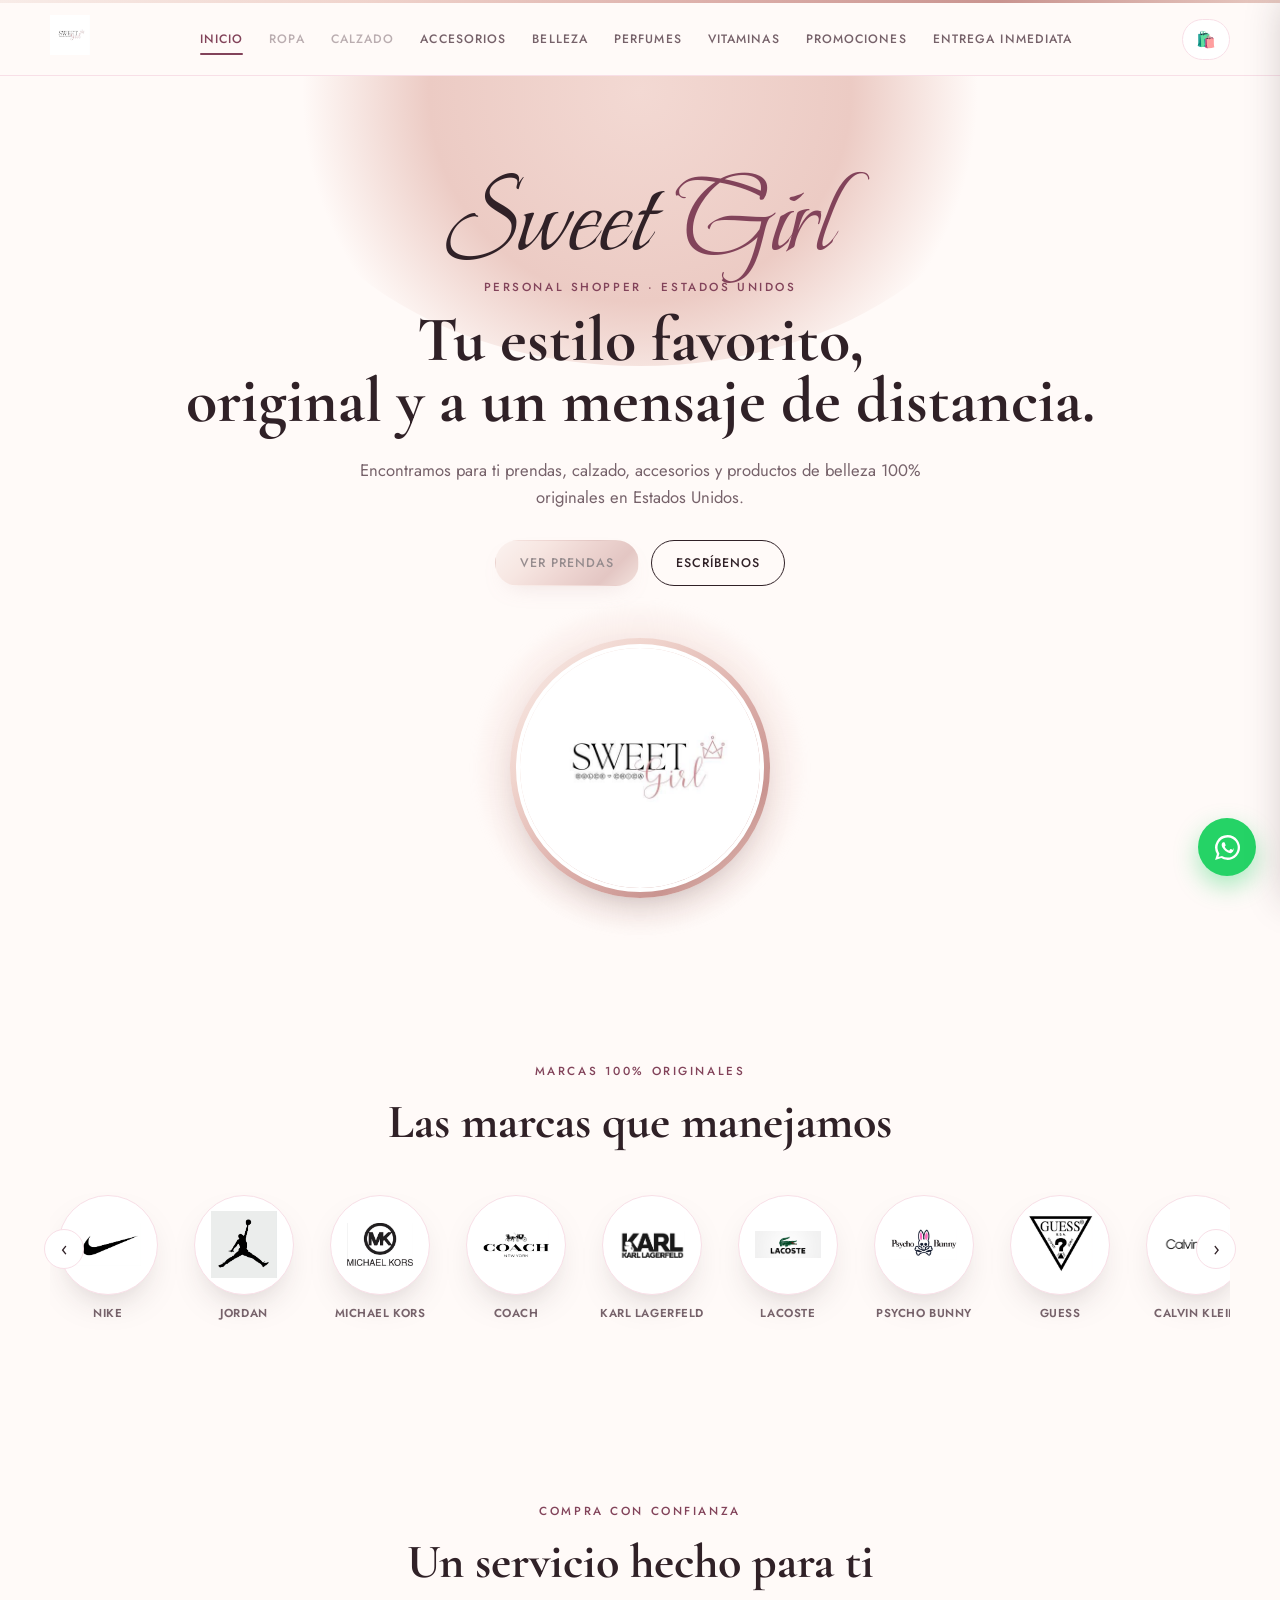
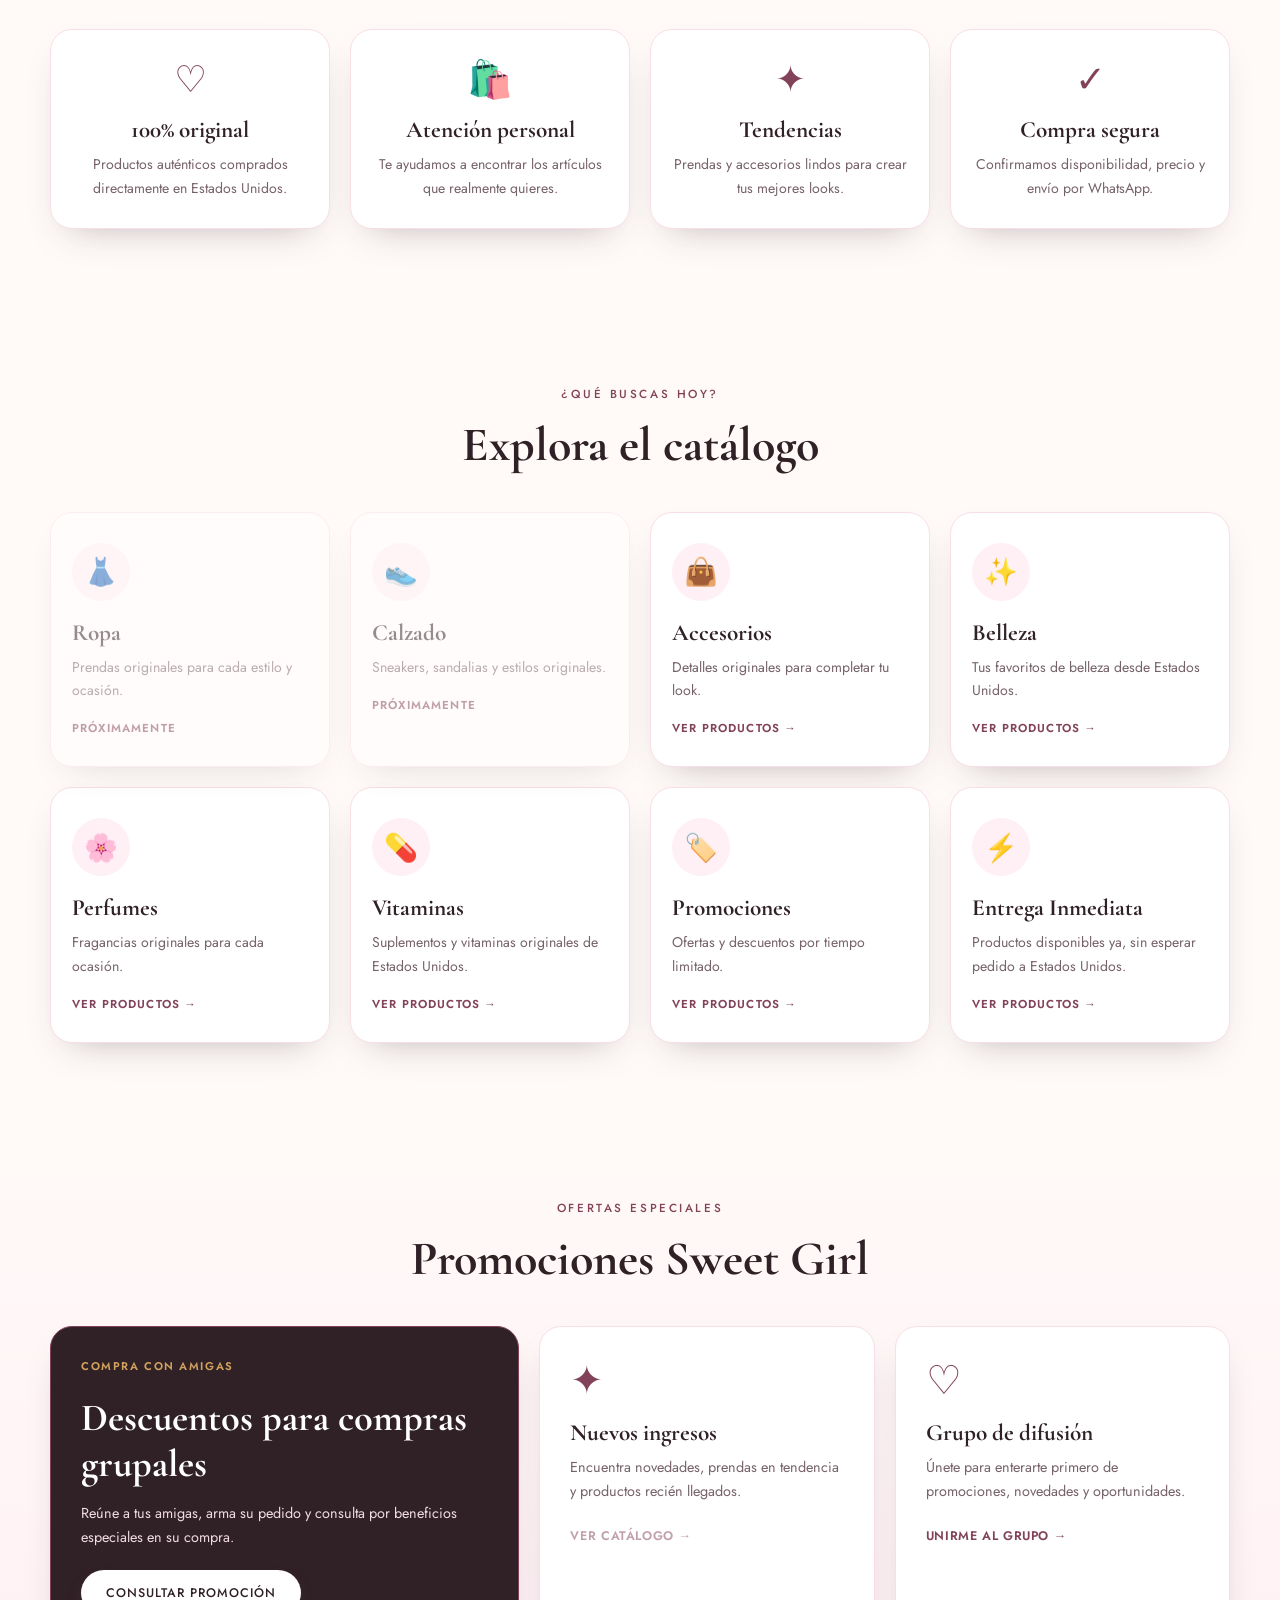
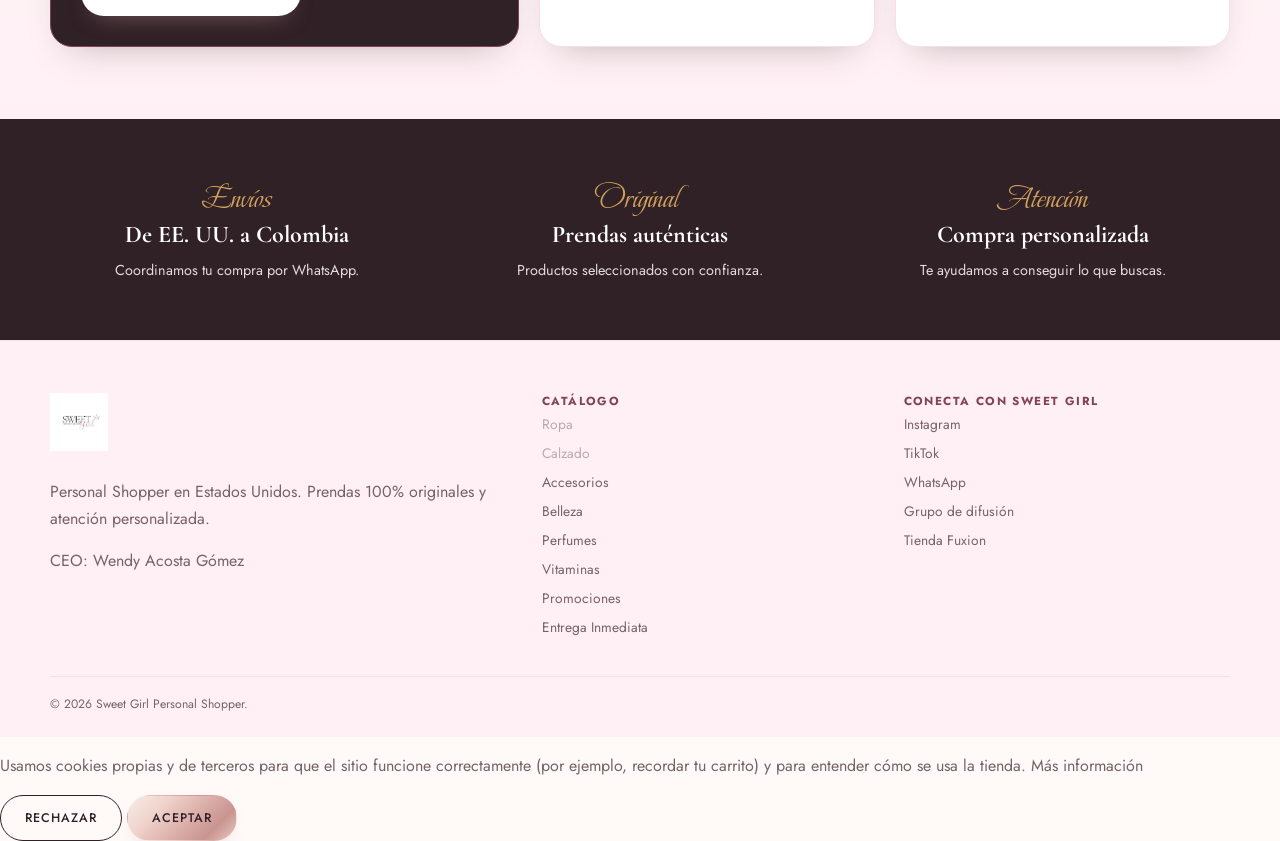
==== commit 1797f44d: "Update index.html" ====
--- a/index.html
+++ b/index.html
@@ -21,6 +21,7 @@
       name="twitter:description"
       content="Prendas 100% originales desde Estados Unidos para Colombia."
     />
+    <link rel="icon" href="multimedia/logo.jpg" />
     <link rel="stylesheet" href="styles.css" />
   </head>
 
@@ -38,8 +39,28 @@
 
         <nav class="main-nav">
           <a class="active" href="index.html">Inicio</a>
-          <a href="#" class="disabled-link" onclick="event.preventDefault(); showSgToast('Muy pronto vamos a tener esta sección disponible 🕒');">Ropa</a>
-          <a href="#" class="disabled-link" onclick="event.preventDefault(); showSgToast('Muy pronto vamos a tener esta sección disponible 🕒');">Calzado</a>
+          <a
+            href="#"
+            class="disabled-link"
+            onclick="
+              event.preventDefault();
+              showSgToast(
+                'Muy pronto vamos a tener esta sección disponible 🕒',
+              );
+            "
+            >Ropa</a
+          >
+          <a
+            href="#"
+            class="disabled-link"
+            onclick="
+              event.preventDefault();
+              showSgToast(
+                'Muy pronto vamos a tener esta sección disponible 🕒',
+              );
+            "
+            >Calzado</a
+          >
           <a href="accesorios.html">Accesorios</a>
           <a href="belleza.html">Belleza</a>
           <a href="perfumes.html">Perfumes</a>
@@ -70,7 +91,17 @@
           </p>
 
           <div class="hero-actions">
-            <a href="#" class="btn btn-primary disabled-link" onclick="event.preventDefault(); showSgToast('Muy pronto vamos a tener esta sección disponible 🕒');">Ver prendas</a>
+            <a
+              href="#"
+              class="btn btn-primary disabled-link"
+              onclick="
+                event.preventDefault();
+                showSgToast(
+                  'Muy pronto vamos a tener esta sección disponible 🕒',
+                );
+              "
+              >Ver prendas</a
+            >
             <a
               class="btn btn-outline"
               href="https://api.whatsapp.com/send?phone=16465381517"
@@ -101,7 +132,11 @@
               type="button"
               class="brands-arrow prev"
               aria-label="Ver marcas anteriores"
-              onclick="document.getElementById('brandsTrack').scrollBy({left:-260,behavior:'smooth'})"
+              onclick="
+                document
+                  .getElementById('brandsTrack')
+                  .scrollBy({ left: -260, behavior: 'smooth' })
+              "
             >
               ‹
             </button>
@@ -114,7 +149,11 @@
                 rel="noopener noreferrer"
               >
                 <div class="brand-avatar">
-                  <img src="multimedia/logos_marcas/nike.jpg" alt="Nike" loading="lazy" />
+                  <img
+                    src="multimedia/logos_marcas/nike.jpg"
+                    alt="Nike"
+                    loading="lazy"
+                  />
                 </div>
                 <span class="brand-name">Nike</span>
               </a>
@@ -126,7 +165,11 @@
                 rel="noopener noreferrer"
               >
                 <div class="brand-avatar">
-                  <img src="multimedia/logos_marcas/jordan.jpg" alt="Jordan" loading="lazy" />
+                  <img
+                    src="multimedia/logos_marcas/jordan.jpg"
+                    alt="Jordan"
+                    loading="lazy"
+                  />
                 </div>
                 <span class="brand-name">Jordan</span>
               </a>
@@ -138,7 +181,11 @@
                 rel="noopener noreferrer"
               >
                 <div class="brand-avatar">
-                  <img src="multimedia/logos_marcas/michael-kors.jpg" alt="Michael Kors" loading="lazy" />
+                  <img
+                    src="multimedia/logos_marcas/michael-kors.jpg"
+                    alt="Michael Kors"
+                    loading="lazy"
+                  />
                 </div>
                 <span class="brand-name">Michael Kors</span>
               </a>
@@ -150,7 +197,11 @@
                 rel="noopener noreferrer"
               >
                 <div class="brand-avatar">
-                  <img src="multimedia/logos_marcas/coach.jpg" alt="Coach" loading="lazy" />
+                  <img
+                    src="multimedia/logos_marcas/coach.jpg"
+                    alt="Coach"
+                    loading="lazy"
+                  />
                 </div>
                 <span class="brand-name">Coach</span>
               </a>
@@ -162,7 +213,11 @@
                 rel="noopener noreferrer"
               >
                 <div class="brand-avatar">
-                  <img src="multimedia/logos_marcas/karl-lagerfeld.jpg" alt="Karl Lagerfeld" loading="lazy" />
+                  <img
+                    src="multimedia/logos_marcas/karl-lagerfeld.jpg"
+                    alt="Karl Lagerfeld"
+                    loading="lazy"
+                  />
                 </div>
                 <span class="brand-name">Karl Lagerfeld</span>
               </a>
@@ -174,7 +229,11 @@
                 rel="noopener noreferrer"
               >
                 <div class="brand-avatar">
-                  <img src="multimedia/logos_marcas/lacoste.jpg" alt="Lacoste" loading="lazy" />
+                  <img
+                    src="multimedia/logos_marcas/lacoste.jpg"
+                    alt="Lacoste"
+                    loading="lazy"
+                  />
                 </div>
                 <span class="brand-name">Lacoste</span>
               </a>
@@ -186,7 +245,11 @@
                 rel="noopener noreferrer"
               >
                 <div class="brand-avatar">
-                  <img src="multimedia/logos_marcas/psycho-bunny.jpg" alt="Psycho Bunny" loading="lazy" />
+                  <img
+                    src="multimedia/logos_marcas/psycho-bunny.jpg"
+                    alt="Psycho Bunny"
+                    loading="lazy"
+                  />
                 </div>
                 <span class="brand-name">Psycho Bunny</span>
               </a>
@@ -198,7 +261,11 @@
                 rel="noopener noreferrer"
               >
                 <div class="brand-avatar">
-                  <img src="multimedia/logos_marcas/guess.jpg" alt="Guess" loading="lazy" />
+                  <img
+                    src="multimedia/logos_marcas/guess.jpg"
+                    alt="Guess"
+                    loading="lazy"
+                  />
                 </div>
                 <span class="brand-name">Guess</span>
               </a>
@@ -210,7 +277,11 @@
                 rel="noopener noreferrer"
               >
                 <div class="brand-avatar">
-                  <img src="multimedia/logos_marcas/calvin_klein.jpg" alt="Calvin Klein" loading="lazy" />
+                  <img
+                    src="multimedia/logos_marcas/calvin_klein.jpg"
+                    alt="Calvin Klein"
+                    loading="lazy"
+                  />
                 </div>
                 <span class="brand-name">Calvin Klein</span>
               </a>
@@ -222,7 +293,11 @@
                 rel="noopener noreferrer"
               >
                 <div class="brand-avatar">
-                  <img src="multimedia/logos_marcas/armani-exchange.jpg" alt="Armani Exchange" loading="lazy" />
+                  <img
+                    src="multimedia/logos_marcas/armani-exchange.jpg"
+                    alt="Armani Exchange"
+                    loading="lazy"
+                  />
                 </div>
                 <span class="brand-name">Armani Exchange</span>
               </a>
@@ -234,7 +309,11 @@
                 rel="noopener noreferrer"
               >
                 <div class="brand-avatar">
-                  <img src="multimedia/logos_marcas/boss.jpg" alt="Boss" loading="lazy" />
+                  <img
+                    src="multimedia/logos_marcas/boss.jpg"
+                    alt="Boss"
+                    loading="lazy"
+                  />
                 </div>
                 <span class="brand-name">Boss</span>
               </a>
@@ -246,7 +325,11 @@
                 rel="noopener noreferrer"
               >
                 <div class="brand-avatar">
-                  <img src="multimedia/logos_marcas/hugo.jpg" alt="Hugo" loading="lazy" />
+                  <img
+                    src="multimedia/logos_marcas/hugo.jpg"
+                    alt="Hugo"
+                    loading="lazy"
+                  />
                 </div>
                 <span class="brand-name">Hugo</span>
               </a>
@@ -258,7 +341,11 @@
                 rel="noopener noreferrer"
               >
                 <div class="brand-avatar">
-                  <img src="multimedia/logos_marcas/techno-marine.jpg" alt="TechnoMarine" loading="lazy" />
+                  <img
+                    src="multimedia/logos_marcas/techno-marine.jpg"
+                    alt="TechnoMarine"
+                    loading="lazy"
+                  />
                 </div>
                 <span class="brand-name">TechnoMarine</span>
               </a>
@@ -270,7 +357,11 @@
                 rel="noopener noreferrer"
               >
                 <div class="brand-avatar">
-                  <img src="multimedia/logos_marcas/victoria's-secret.jpg" alt="Victoria's Secret" loading="lazy" />
+                  <img
+                    src="multimedia/logos_marcas/victoria's-secret.jpg"
+                    alt="Victoria's Secret"
+                    loading="lazy"
+                  />
                 </div>
                 <span class="brand-name">Victoria's Secret</span>
               </a>
@@ -282,7 +373,11 @@
                 rel="noopener noreferrer"
               >
                 <div class="brand-avatar">
-                  <img src="multimedia/logos_marcas/pink.jpg" alt="Pink" loading="lazy" />
+                  <img
+                    src="multimedia/logos_marcas/pink.jpg"
+                    alt="Pink"
+                    loading="lazy"
+                  />
                 </div>
                 <span class="brand-name">Pink</span>
               </a>
@@ -294,7 +389,11 @@
                 rel="noopener noreferrer"
               >
                 <div class="brand-avatar">
-                  <img src="multimedia/logos_marcas/sephora.jpg" alt="Sephora" loading="lazy" />
+                  <img
+                    src="multimedia/logos_marcas/sephora.jpg"
+                    alt="Sephora"
+                    loading="lazy"
+                  />
                 </div>
                 <span class="brand-name">Sephora</span>
               </a>
@@ -306,7 +405,11 @@
                 rel="noopener noreferrer"
               >
                 <div class="brand-avatar">
-                  <img src="multimedia/logos_marcas/eos.jpg" alt="eos" loading="lazy" />
+                  <img
+                    src="multimedia/logos_marcas/eos.jpg"
+                    alt="eos"
+                    loading="lazy"
+                  />
                 </div>
                 <span class="brand-name">eos</span>
               </a>
@@ -318,7 +421,11 @@
                 rel="noopener noreferrer"
               >
                 <div class="brand-avatar">
-                  <img src="multimedia/logos_marcas/medicube.jpg" alt="Medicube" loading="lazy" />
+                  <img
+                    src="multimedia/logos_marcas/medicube.jpg"
+                    alt="Medicube"
+                    loading="lazy"
+                  />
                 </div>
                 <span class="brand-name">Medicube</span>
               </a>
@@ -328,7 +435,11 @@
               type="button"
               class="brands-arrow next"
               aria-label="Ver más marcas"
-              onclick="document.getElementById('brandsTrack').scrollBy({left:260,behavior:'smooth'})"
+              onclick="
+                document
+                  .getElementById('brandsTrack')
+                  .scrollBy({ left: 260, behavior: 'smooth' })
+              "
             >
               ›
             </button>
@@ -383,14 +494,32 @@
           </div>
 
           <div class="cat-grid">
-            <a href="#" class="cat-card disabled-link" onclick="event.preventDefault(); showSgToast('Muy pronto vamos a tener esta sección disponible 🕒');">
+            <a
+              href="#"
+              class="cat-card disabled-link"
+              onclick="
+                event.preventDefault();
+                showSgToast(
+                  'Muy pronto vamos a tener esta sección disponible 🕒',
+                );
+              "
+            >
               <div class="cat-icon">👗</div>
               <h3>Ropa</h3>
               <p>Prendas originales para cada estilo y ocasión.</p>
               <span>Próximamente</span>
             </a>
 
-            <a href="#" class="cat-card disabled-link" onclick="event.preventDefault(); showSgToast('Muy pronto vamos a tener esta sección disponible 🕒');">
+            <a
+              href="#"
+              class="cat-card disabled-link"
+              onclick="
+                event.preventDefault();
+                showSgToast(
+                  'Muy pronto vamos a tener esta sección disponible 🕒',
+                );
+              "
+            >
               <div class="cat-icon">👟</div>
               <h3>Calzado</h3>
               <p>Sneakers, sandalias y estilos originales.</p>
@@ -435,7 +564,9 @@
             <a class="cat-card" href="entrega-inmediata.html">
               <div class="cat-icon">⚡</div>
               <h3>Entrega Inmediata</h3>
-              <p>Productos disponibles ya, sin esperar pedido a Estados Unidos.</p>
+              <p>
+                Productos disponibles ya, sin esperar pedido a Estados Unidos.
+              </p>
               <span>Ver productos →</span>
             </a>
           </div>
@@ -457,10 +588,7 @@
                 Reúne a tus amigas, arma su pedido y consulta por beneficios
                 especiales en su compra.
               </p>
-              <a
-                class="btn btn-primary"
-                href="promociones.html"
-              >
+              <a class="btn btn-primary" href="promociones.html">
                 Consultar promoción
               </a>
             </article>
@@ -472,7 +600,17 @@
                 Encuentra novedades, prendas en tendencia y productos recién
                 llegados.
               </p>
-              <a href="#" class="disabled-link" onclick="event.preventDefault(); showSgToast('Muy pronto vamos a tener esta sección disponible 🕒');">Ver catálogo →</a>
+              <a
+                href="#"
+                class="disabled-link"
+                onclick="
+                  event.preventDefault();
+                  showSgToast(
+                    'Muy pronto vamos a tener esta sección disponible 🕒',
+                  );
+                "
+                >Ver catálogo →</a
+              >
             </article>
 
             <article class="promo-card">
@@ -533,8 +671,28 @@
 
         <section>
           <h4>Catálogo</h4>
-          <a href="#" class="disabled-link" onclick="event.preventDefault(); showSgToast('Muy pronto vamos a tener esta sección disponible 🕒');">Ropa</a>
-          <a href="#" class="disabled-link" onclick="event.preventDefault(); showSgToast('Muy pronto vamos a tener esta sección disponible 🕒');">Calzado</a>
+          <a
+            href="#"
+            class="disabled-link"
+            onclick="
+              event.preventDefault();
+              showSgToast(
+                'Muy pronto vamos a tener esta sección disponible 🕒',
+              );
+            "
+            >Ropa</a
+          >
+          <a
+            href="#"
+            class="disabled-link"
+            onclick="
+              event.preventDefault();
+              showSgToast(
+                'Muy pronto vamos a tener esta sección disponible 🕒',
+              );
+            "
+            >Calzado</a
+          >
           <a href="accesorios.html">Accesorios</a>
           <a href="belleza.html">Belleza</a>
           <a href="perfumes.html">Perfumes</a>
@@ -574,5 +732,6 @@
 
     <script src="products.js"></script>
     <script src="cart.js"></script>
+    <script src="cookies.js"></script>
   </body>
 </html>
--- a/styles.css
+++ b/styles.css
@@ -634,6 +634,10 @@
   font-size: 4rem;
 }
 
+.product-card:has(.stock-badge) .product-media {
+  opacity: 0.55;
+}
+
 .stock-badge {
   position: absolute;
   top: 12px;
@@ -693,6 +697,51 @@
   cursor: not-allowed;
 }
 
+.variant-swatches {
+  display: flex;
+  flex-wrap: wrap;
+  align-items: center;
+  gap: 8px;
+  margin: 0 0 14px;
+}
+
+.variant-swatch {
+  width: 34px;
+  height: 34px;
+  border: 2px solid transparent;
+  border-radius: 50%;
+  outline: 1px solid var(--blush);
+  outline-offset: 2px;
+  background-color: var(--blush-soft);
+  background-size: cover;
+  background-position: center;
+  color: var(--mauve-dark);
+  font-size: 0.8rem;
+  font-weight: 600;
+  text-transform: uppercase;
+  cursor: pointer;
+  transition: transform 0.15s ease, border-color 0.15s ease;
+}
+
+.variant-swatch:hover {
+  transform: scale(1.06);
+}
+
+.variant-swatch.selected {
+  border-color: var(--mauve-dark);
+}
+
+.variant-swatch:disabled {
+  opacity: 0.4;
+  cursor: not-allowed;
+}
+
+.variant-selected-name {
+  margin-left: 4px;
+  color: var(--ink-soft);
+  font-size: 0.8rem;
+}
+
 .size-select {
   width: 100%;
   margin: 0 0 12px;
@@ -701,6 +750,12 @@
   background: white;
   padding: 9px;
   color: var(--ink);
+}
+
+.size-select:disabled {
+  opacity: 0.45;
+  cursor: not-allowed;
+  background: var(--blush-soft);
 }
 
 .empty-message {
@@ -827,6 +882,7 @@
 }
 .cart-line {
   display: flex;
+  align-items: flex-start;
   gap: 12px;
   padding: 15px 0;
   border-bottom: 1px solid var(--blush);
@@ -850,14 +906,24 @@
   width: 100%;
   height: 100%;
   object-fit: cover;
+  object-position: center 30%;
 }
 .line-info {
-  flex: 1;
+  flex: 1 1 auto;
+  min-width: 0;
 }
 .line-info h5 {
   margin: 0;
+  overflow-wrap: break-word;
   font-family: var(--display);
   font-size: 1.1rem;
+  line-height: 1.25;
+}
+.line-info h5 small {
+  color: var(--ink-soft);
+  font-family: var(--body);
+  font-size: 0.78rem;
+  font-weight: 400;
 }
 .line-qty {
   display: flex;
@@ -866,6 +932,7 @@
   margin-top: 7px;
 }
 .qty-btn {
+  flex: 0 0 auto;
   width: 24px;
   height: 24px;
   border: 1px solid var(--rose);
@@ -931,11 +998,13 @@
 /* Precio por línea con precio unitario opcional */
 .line-price {
   display: flex;
+  flex: 0 0 auto;
   flex-direction: column;
   align-items: flex-end;
   gap: 2px;
   font-family: var(--display);
   font-weight: 600;
+  white-space: nowrap;
 }
 .line-price strong {
   font-size: 1.1rem;
